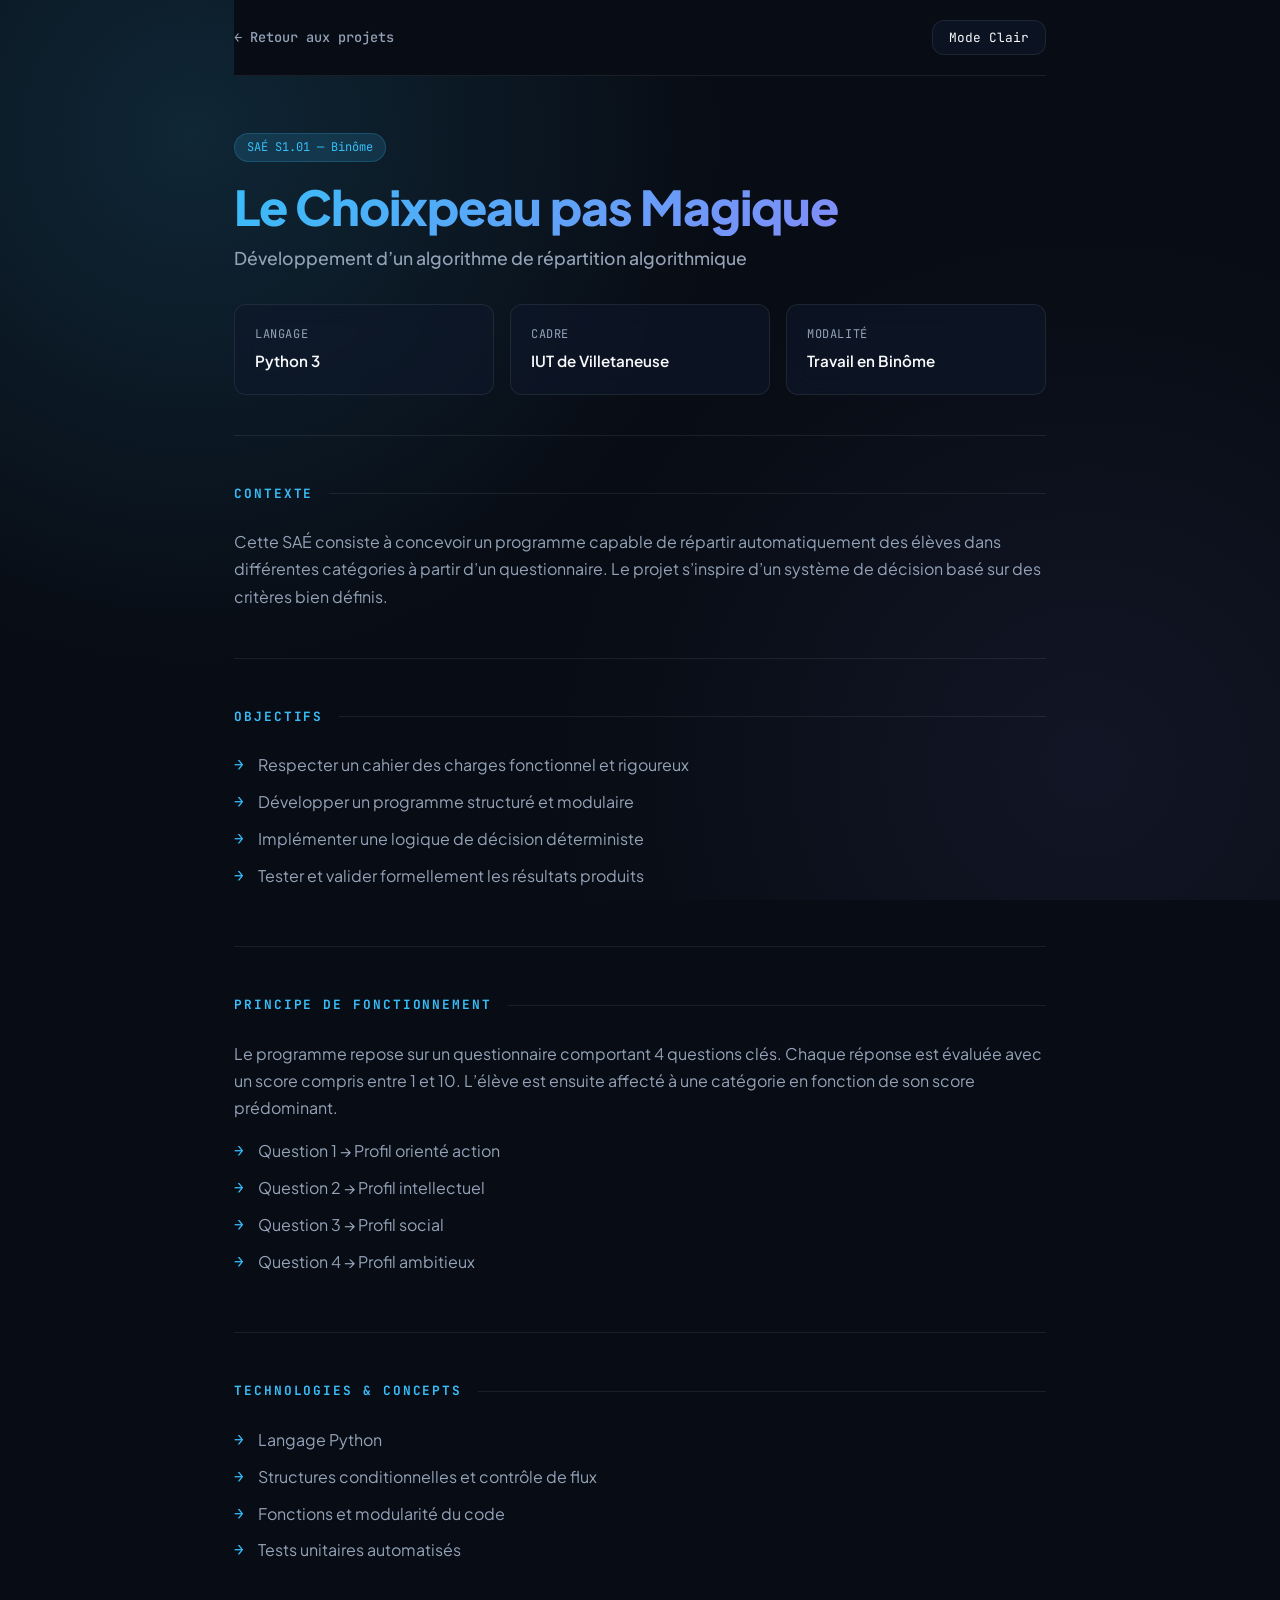
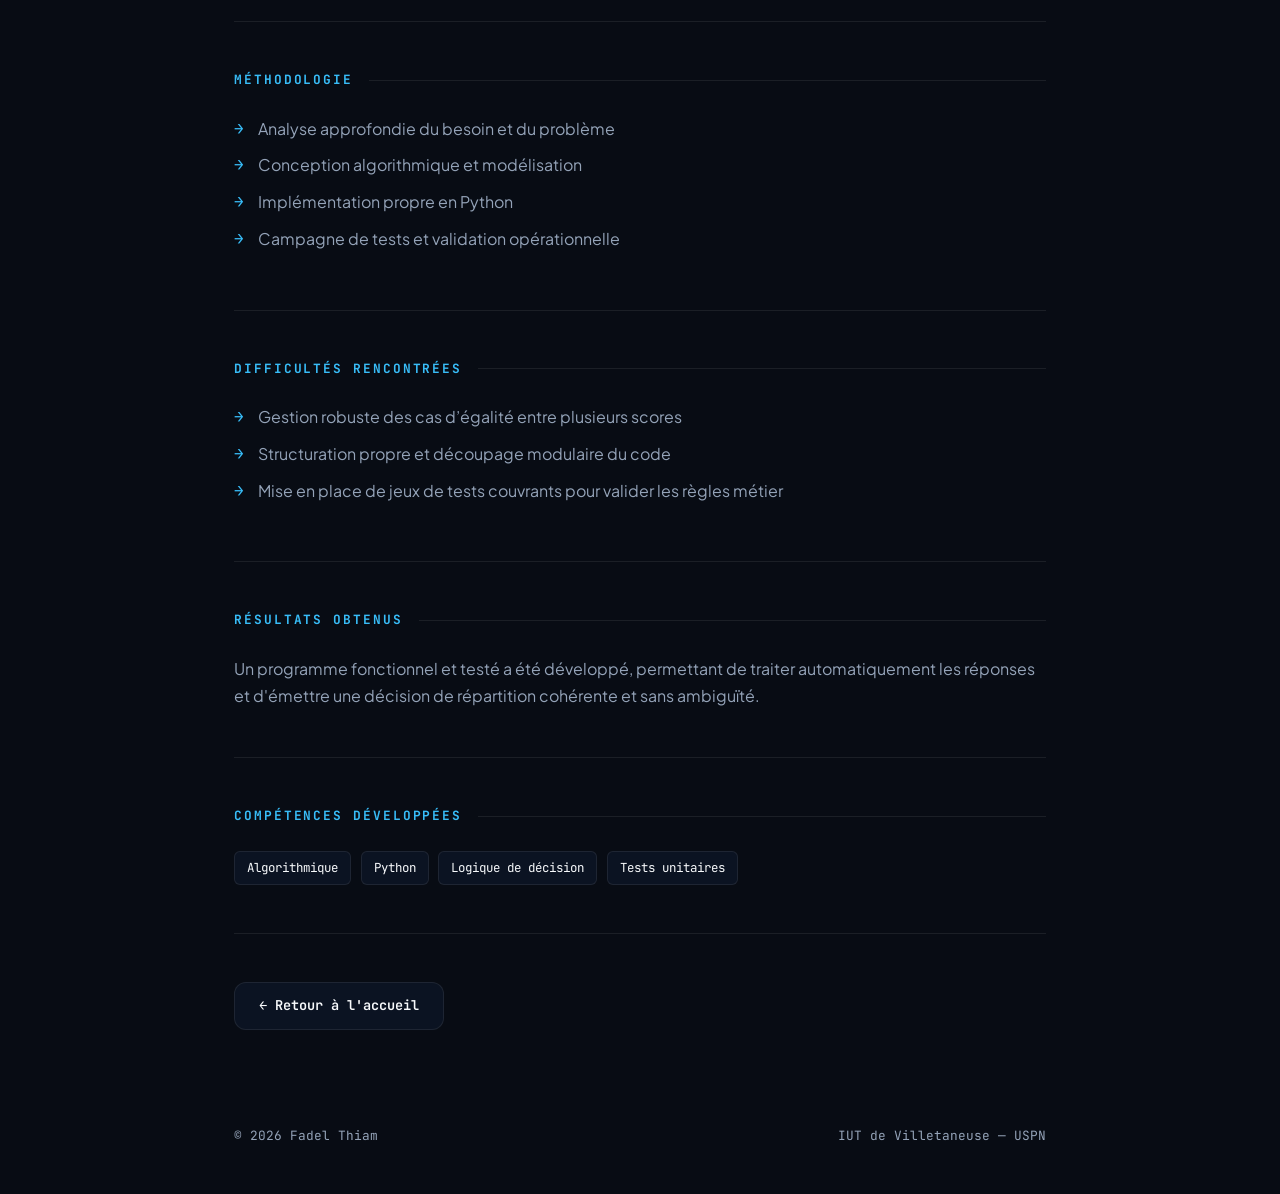
==== s101.html @ 8e0f50e4 "rendre plus dynamique" ====
<!DOCTYPE html>
<html lang="fr">
<head>
    <meta charset="UTF-8">
    <meta name="viewport" content="width=device-width, initial-scale=1.0">
    <title>SAÉ S1.01 — Le Choixpeau pas Magique de Poudlard</title>

    <style>
@import url('https://fonts.googleapis.com/css2?family=Plus+Jakarta+Sans:wght@400;500;600;700;800&family=JetBrains+Mono:wght@400;500&display=swap');

/* =====================
   VARIABLES & THEMES
   ===================== */
:root {
  --bg:           #080c14;
  --surface:      rgba(15, 23, 42, 0.65);
  --surface-hover:rgba(30, 41, 59, 0.8);
  --border:       rgba(255, 255, 255, 0.08);
  --border-hover: rgba(56, 189, 248, 0.4);
  
  --text:         #f8fafc;
  --muted:        #94a3b8;
  
  --accent:       #38bdf8;
  --accent-glow:  rgba(56, 189, 248, 0.15);
  --accent-gradient: linear-gradient(135deg, #38bdf8 0%, #818cf8 100%);
  
  --radius:       12px;
  --font-sans:    'Plus Jakarta Sans', -apple-system, sans-serif;
  --font-mono:    'JetBrains Mono', monospace;
}

body.light {
  --bg:           #f1f5f9;
  --surface:      rgba(255, 255, 255, 0.85);
  --surface-hover:rgba(255, 255, 255, 1);
  --border:       rgba(0, 0, 0, 0.08);
  --border-hover: rgba(2, 132, 199, 0.4);
  
  --text:         #0f172a;
  --muted:        #475569;
  
  --accent:       #0284c7;
  --accent-glow:  rgba(2, 132, 199, 0.08);
  --accent-gradient: linear-gradient(135deg, #0284c7 0%, #4f46e5 100%);
}

*, *::before, *::after { box-sizing: border-box; margin: 0; padding: 0; }

html { scroll-behavior: smooth; }

body {
  background: var(--bg);
  color: var(--text);
  font-family: var(--font-sans);
  line-height: 1.6;
  transition: background 0.3s ease, color 0.3s ease;
  min-height: 100vh;
  background-image: 
    radial-gradient(circle at 15% 15%, var(--accent-glow) 0%, transparent 40%),
    radial-gradient(circle at 85% 85%, rgba(129, 140, 248, 0.08) 0%, transparent 40%);
  background-attachment: fixed;
}

:focus-visible {
  outline: 2px solid var(--accent);
  outline-offset: 4px;
}

/* =====================
   LAYOUT
   ===================== */
.container {
  max-width: 860px;
  margin: 0 auto;
  padding: 0 1.5rem;
}

/* =====================
   NAVBAR
   ===================== */
nav {
  display: flex;
  justify-content: space-between;
  align-items: center;
  padding: 1.25rem 0;
  position: sticky;
  top: 0;
  background: var(--bg);
  backdrop-filter: blur(12px);
  -webkit-backdrop-filter: blur(12px);
  z-index: 100;
  border-bottom: 1px solid var(--border);
}

.back-link {
  font-family: var(--font-mono);
  font-size: 0.85rem;
  color: var(--muted);
  text-decoration: none;
  font-weight: 500;
  display: flex;
  align-items: center;
  gap: 0.5rem;
  transition: color 0.2s;
}

.back-link:hover, .back-link:focus-visible {
  color: var(--accent);
}

#mode {
  font-family: var(--font-mono);
  font-size: 0.8rem;
  padding: 8px 16px;
  border-radius: var(--radius);
  border: 1px solid var(--border);
  background: var(--surface);
  color: var(--text);
  cursor: pointer;
  backdrop-filter: blur(8px);
  transition: all 0.2s ease;
}

#mode:hover {
  border-color: var(--border-hover);
  box-shadow: 0 0 15px var(--accent-glow);
}

/* =====================
   HEADER & BENTO GRID
   ===================== */
header {
  padding: 3.5rem 0 2.5rem;
  border-bottom: 1px solid var(--border);
}

.project-badge {
  font-family: var(--font-mono);
  font-size: 0.75rem;
  color: var(--accent);
  background: var(--accent-glow);
  padding: 4px 12px;
  border-radius: 20px;
  display: inline-block;
  margin-bottom: 1rem;
  border: 1px solid rgba(56, 189, 248, 0.2);
}

header h1 {
  font-size: clamp(2rem, 5vw, 3rem);
  font-weight: 800;
  letter-spacing: -0.02em;
  line-height: 1.2;
  margin-bottom: 0.5rem;
}

.title-gradient {
  background: var(--accent-gradient);
  -webkit-background-clip: text;
  -webkit-text-fill-color: transparent;
  display: inline-block;
}

header .subtitle {
  font-size: 1.1rem;
  color: var(--muted);
  font-weight: 500;
  margin-bottom: 2rem;
}

.bento-info {
  display: grid;
  grid-template-columns: repeat(auto-fit, minmax(200px, 1fr));
  gap: 1rem;
}

.bento-item {
  background: var(--surface);
  border: 1px solid var(--border);
  backdrop-filter: blur(12px);
  padding: 1.25rem;
  border-radius: var(--radius);
}

.bento-label {
  font-family: var(--font-mono);
  font-size: 0.75rem;
  color: var(--muted);
  text-transform: uppercase;
  letter-spacing: 0.05em;
  display: block;
  margin-bottom: 0.25rem;
}

.bento-value {
  font-size: 0.95rem;
  font-weight: 600;
  color: var(--text);
}

/* =====================
   SECTIONS & CONTENT
   ===================== */
section {
  padding: 3rem 0;
  border-bottom: 1px solid var(--border);
}

section h2 {
  font-family: var(--font-mono);
  font-size: 0.8rem;
  letter-spacing: 0.15em;
  text-transform: uppercase;
  color: var(--accent);
  margin-bottom: 1.5rem;
  display: flex;
  align-items: center;
  gap: 1rem;
}

section h2::after {
  content: '';
  flex: 1;
  height: 1px;
  background: var(--border);
}

section p, section ul {
  font-size: 1rem;
  color: var(--muted);
  line-height: 1.7;
}

section ul {
  list-style: none;
  padding-left: 0;
}

section ul li {
  position: relative;
  padding-left: 1.5rem;
  margin-bottom: 0.6rem;
}

section ul li::before {
  content: '→';
  position: absolute;
  left: 0;
  color: var(--accent);
  font-family: var(--font-mono);
}

/* =====================
   TAGS & BUTTONS
   ===================== */
.tags-wrapper {
  display: flex;
  flex-wrap: wrap;
  gap: 0.6rem;
}

.tag {
  font-family: var(--font-mono);
  font-size: 0.78rem;
  padding: 6px 12px;
  border-radius: 6px;
  background: var(--surface);
  border: 1px solid var(--border);
  color: var(--text);
  transition: all 0.2s ease;
}

.tag:hover {
  border-color: var(--border-hover);
  background: var(--surface-hover);
}

.btn-container {
  padding: 3rem 0;
  display: flex;
  justify-content: flex-start;
}

.btn {
  display: inline-flex;
  align-items: center;
  gap: 0.5rem;
  font-family: var(--font-mono);
  font-size: 0.85rem;
  font-weight: 600;
  padding: 12px 24px;
  border-radius: var(--radius);
  background: var(--surface);
  color: var(--text);
  border: 1px solid var(--border);
  text-decoration: none;
  transition: all 0.25s ease;
  cursor: pointer;
}

.btn:hover {
  border-color: var(--border-hover);
  background: var(--surface-hover);
  color: var(--accent);
  box-shadow: 0 8px 20px -5px var(--accent-glow);
  transform: translateY(-2px);
}

/* =====================
   FOOTER
   ===================== */
footer {
  padding: 3rem 0;
  display: flex;
  justify-content: space-between;
  align-items: center;
  font-family: var(--font-mono);
  font-size: 0.8rem;
  color: var(--muted);
}

@media (max-width: 640px) {
  .bento-info { grid-template-columns: 1fr; }
  footer { flex-direction: column; gap: 1rem; align-items: flex-start; }
}
    </style>
</head>

<body>

<div class="container">
    <nav aria-label="Navigation principale">
        <a href="index.html" class="back-link">← Retour aux projets</a>
        <button id="mode" aria-label="Changer le thème">Mode Clair</button>
    </nav>

    <header>
        <span class="project-badge">SAÉ S1.01 — Binôme</span>
        <h1><span class="title-gradient">Le Choixpeau pas Magique</span></h1>
        <p class="subtitle">Développement d’un algorithme de répartition algorithmique</p>

        <div class="bento-info">
            <div class="bento-item">
                <span class="bento-label">Langage</span>
                <span class="bento-value">Python 3</span>
            </div>
            <div class="bento-item">
                <span class="bento-label">Cadre</span>
                <span class="bento-value">IUT de Villetaneuse</span>
            </div>
            <div class="bento-item">
                <span class="bento-label">Modalité</span>
                <span class="bento-value">Travail en Binôme</span>
            </div>
        </div>
    </header>

    <main>
        <section>
            <h2>Contexte</h2>
            <p>
                Cette SAÉ consiste à concevoir un programme capable de répartir automatiquement
                des élèves dans différentes catégories à partir d’un questionnaire.
                Le projet s’inspire d’un système de décision basé sur des critères bien définis.
            </p>
        </section>

        <section>
            <h2>Objectifs</h2>
            <ul>
                <li>Respecter un cahier des charges fonctionnel et rigoureux</li>
                <li>Développer un programme structuré et modulaire</li>
                <li>Implémenter une logique de décision déterministe</li>
                <li>Tester et valider formellement les résultats produits</li>
            </ul>
        </section>

        <section>
            <h2>Principe de fonctionnement</h2>
            <p style="margin-bottom: 1rem;">
                Le programme repose sur un questionnaire comportant 4 questions clés. Chaque réponse est évaluée avec un score compris entre 1 et 10. L’élève est ensuite affecté à une catégorie en fonction de son score prédominant.
            </p>
            <ul>
                <li>Question 1 → Profil orienté action</li>
                <li>Question 2 → Profil intellectuel</li>
                <li>Question 3 → Profil social</li>
                <li>Question 4 → Profil ambitieux</li>
            </ul>
        </section>

        <section>
            <h2>Technologies & Concepts</h2>
            <ul>
                <li>Langage Python</li>
                <li>Structures conditionnelles et contrôle de flux</li>
                <li>Fonctions et modularité du code</li>
                <li>Tests unitaires automatisés</li>
            </ul>
        </section>

        <section>
            <h2>Méthodologie</h2>
            <ul>
                <li>Analyse approfondie du besoin et du problème</li>
                <li>Conception algorithmique et modélisation</li>
                <li>Implémentation propre en Python</li>
                <li>Campagne de tests et validation opérationnelle</li>
            </ul>
        </section>

        <section>
            <h2>Difficultés rencontrées</h2>
            <ul>
                <li>Gestion robuste des cas d’égalité entre plusieurs scores</li>
                <li>Structuration propre et découpage modulaire du code</li>
                <li>Mise en place de jeux de tests couvrants pour valider les règles métier</li>
            </ul>
        </section>

        <section>
            <h2>Résultats obtenus</h2>
            <p>
                Un programme fonctionnel et testé a été développé, permettant de traiter automatiquement les réponses et d'émettre une décision de répartition cohérente et sans ambiguïté.
            </p>
        </section>

        <section>
            <h2>Compétences développées</h2>
            <div class="tags-wrapper">
                <span class="tag">Algorithmique</span>
                <span class="tag">Python</span>
                <span class="tag">Logique de décision</span>
                <span class="tag">Tests unitaires</span>
            </div>
        </section>

        <div class="btn-container">
            <a href="index.html" class="btn">← Retour à l'accueil</a>
        </div>
    </main>

    <footer>
        <p>© 2026 Fadel Thiam</p>
        <p>IUT de Villetaneuse — USPN</p>
    </footer>
</div>

<script>
  const modeButton = document.getElementById('mode');

  const savedTheme = localStorage.getItem('theme');
  if (savedTheme === 'light') {
    document.body.classList.add('light');
    modeButton.textContent = 'Mode Sombre';
  }

  modeButton.addEventListener('click', () => {
    const isLight = document.body.classList.toggle('light');
    modeButton.textContent = isLight ? 'Mode Sombre' : 'Mode Clair';
    localStorage.setItem('theme', isLight ? 'light' : 'dark');
  });
</script>

</body>
</html>
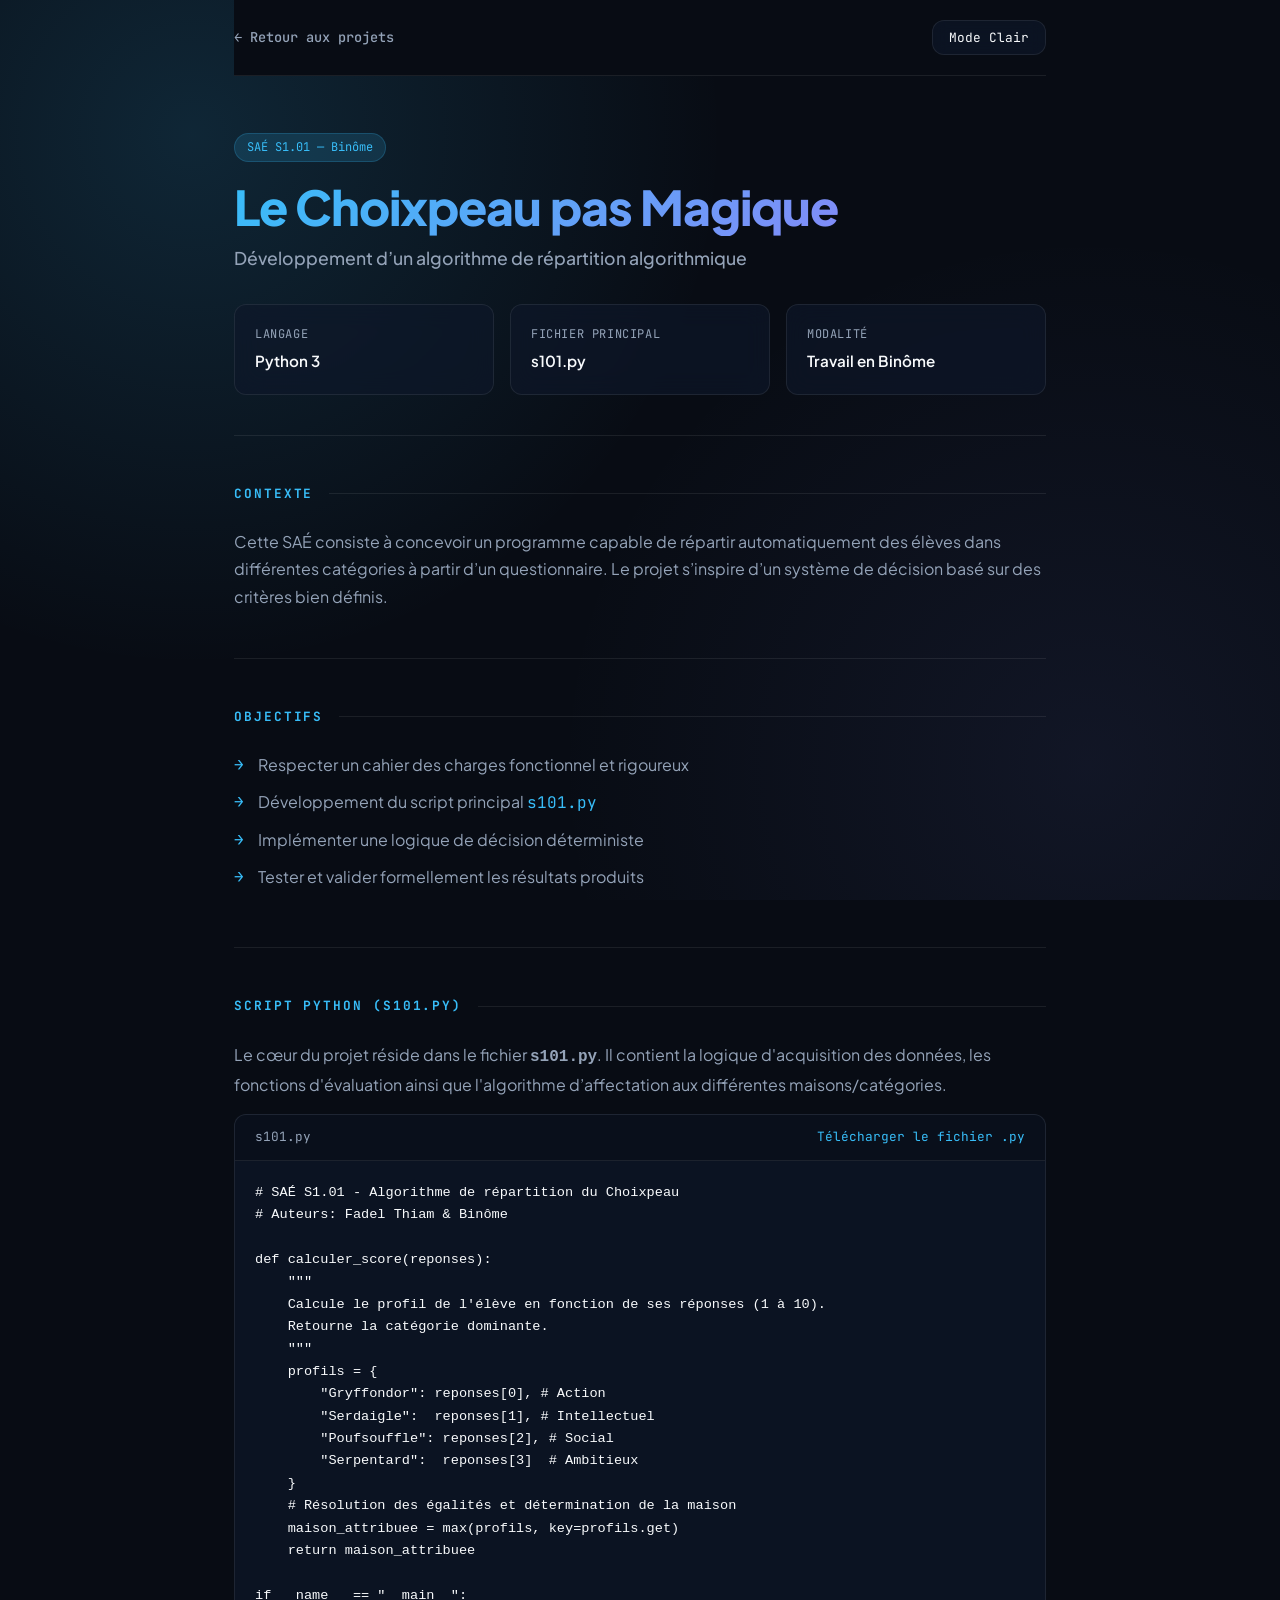
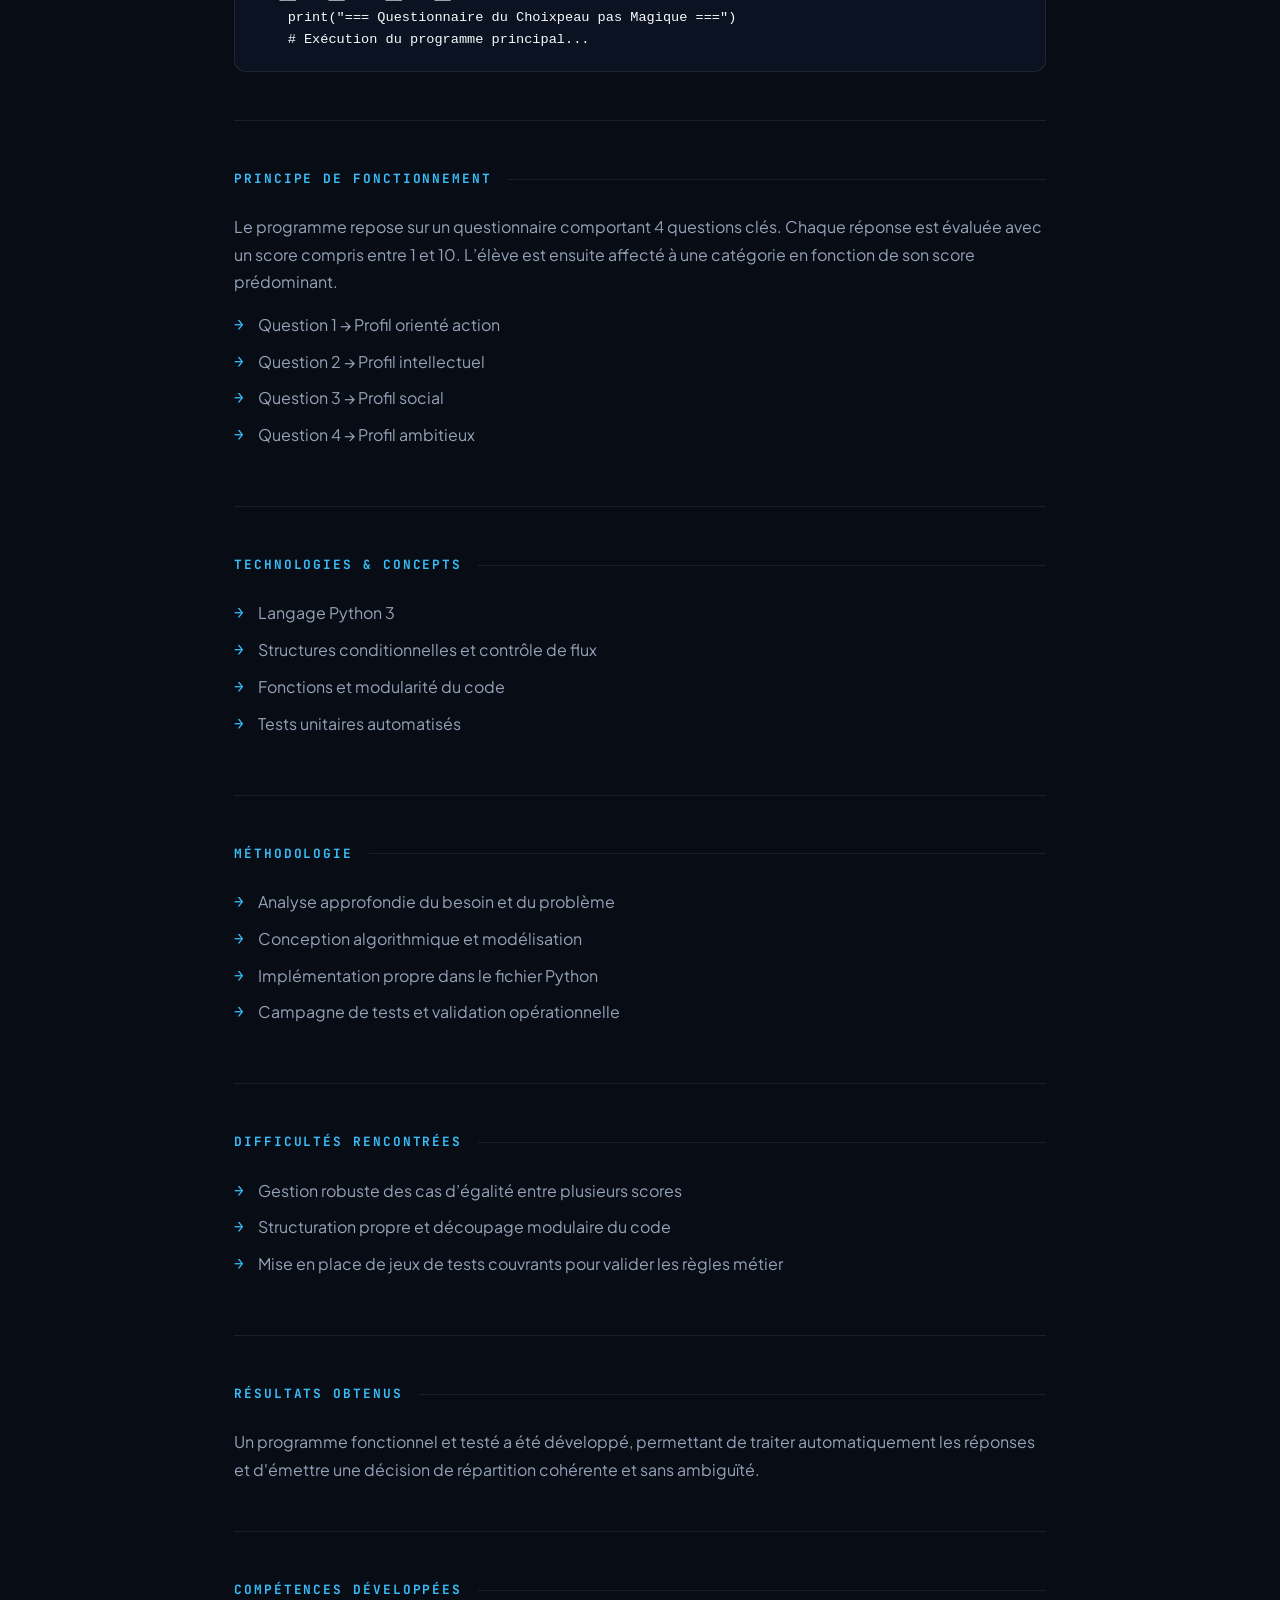
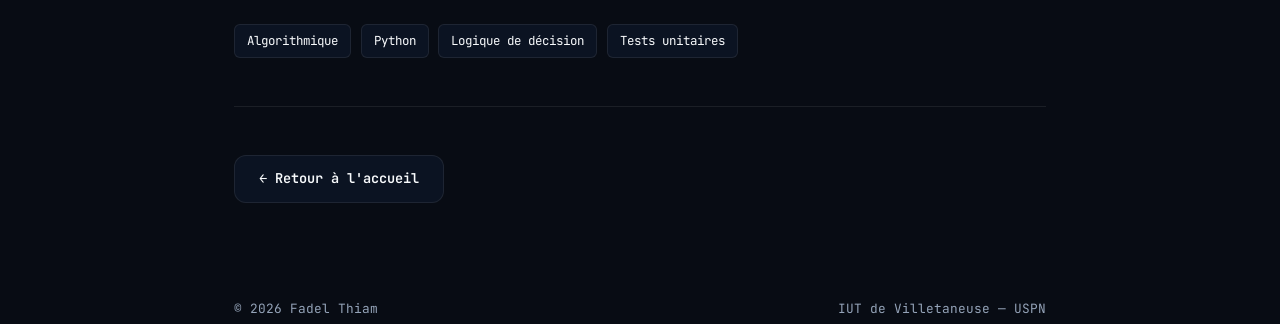
==== commit 2dc994c4: "rendre plus dynamique" ====
--- a/s101.html
+++ b/s101.html
@@ -252,6 +252,54 @@
 }
 
 /* =====================
+   CODE BLOCK & ACTION
+   ===================== */
+.code-container {
+  background: var(--surface);
+  border: 1px solid var(--border);
+  border-radius: var(--radius);
+  overflow: hidden;
+  margin-top: 1rem;
+}
+
+.code-header {
+  background: rgba(0, 0, 0, 0.2);
+  padding: 0.75rem 1.25rem;
+  display: flex;
+  justify-content: space-between;
+  align-items: center;
+  border-bottom: 1px solid var(--border);
+  font-family: var(--font-mono);
+  font-size: 0.8rem;
+  color: var(--muted);
+}
+
+pre {
+  padding: 1.25rem;
+  overflow-x: auto;
+  font-family: var(--font-mono);
+  font-size: 0.85rem;
+  color: var(--text);
+  line-height: 1.5;
+}
+
+.download-link {
+  font-family: var(--font-mono);
+  font-size: 0.8rem;
+  color: var(--accent);
+  text-decoration: none;
+  display: inline-flex;
+  align-items: center;
+  gap: 0.4rem;
+  transition: opacity 0.2s;
+}
+
+.download-link:hover {
+  text-decoration: underline;
+  opacity: 0.85;
+}
+
+/* =====================
    TAGS & BUTTONS
    ===================== */
 .tags-wrapper {
@@ -346,8 +394,8 @@
                 <span class="bento-value">Python 3</span>
             </div>
             <div class="bento-item">
-                <span class="bento-label">Cadre</span>
-                <span class="bento-value">IUT de Villetaneuse</span>
+                <span class="bento-label">Fichier principal</span>
+                <span class="bento-value">s101.py</span>
             </div>
             <div class="bento-item">
                 <span class="bento-label">Modalité</span>
@@ -370,10 +418,44 @@
             <h2>Objectifs</h2>
             <ul>
                 <li>Respecter un cahier des charges fonctionnel et rigoureux</li>
-                <li>Développer un programme structuré et modulaire</li>
+                <li>Développement du script principal <code style="font-family: var(--font-mono); color: var(--accent);">s101.py</code></li>
                 <li>Implémenter une logique de décision déterministe</li>
                 <li>Tester et valider formellement les résultats produits</li>
             </ul>
+        </section>
+
+        <section>
+            <h2>Script Python (s101.py)</h2>
+            <p style="margin-bottom: 1rem;">
+                Le cœur du projet réside dans le fichier <strong><code>s101.py</code></strong>. Il contient la logique d'acquisition des données, les fonctions d'évaluation ainsi que l'algorithme d’affectation aux différentes maisons/catégories.
+            </p>
+            <div class="code-container">
+                <div class="code-header">
+                    <span>s101.py</span>
+                    <a href="s101.py" download class="download-link"> Télécharger le fichier .py</a>
+                </div>
+                <pre><code># SAÉ S1.01 - Algorithme de répartition du Choixpeau
+# Auteurs: Fadel Thiam & Binôme
+
+def calculer_score(reponses):
+    """
+    Calcule le profil de l'élève en fonction de ses réponses (1 à 10).
+    Retourne la catégorie dominante.
+    """
+    profils = {
+        "Gryffondor": reponses[0], # Action
+        "Serdaigle":  reponses[1], # Intellectuel
+        "Poufsouffle": reponses[2], # Social
+        "Serpentard":  reponses[3]  # Ambitieux
+    }
+    # Résolution des égalités et détermination de la maison
+    maison_attribuee = max(profils, key=profils.get)
+    return maison_attribuee
+
+if __name__ == "__main__":
+    print("=== Questionnaire du Choixpeau pas Magique ===")
+    # Exécution du programme principal...</code></pre>
+            </div>
         </section>
 
         <section>
@@ -392,7 +474,7 @@
         <section>
             <h2>Technologies & Concepts</h2>
             <ul>
-                <li>Langage Python</li>
+                <li>Langage Python 3</li>
                 <li>Structures conditionnelles et contrôle de flux</li>
                 <li>Fonctions et modularité du code</li>
                 <li>Tests unitaires automatisés</li>
@@ -404,7 +486,7 @@
             <ul>
                 <li>Analyse approfondie du besoin et du problème</li>
                 <li>Conception algorithmique et modélisation</li>
-                <li>Implémentation propre en Python</li>
+                <li>Implémentation propre dans le fichier Python</li>
                 <li>Campagne de tests et validation opérationnelle</li>
             </ul>
         </section>
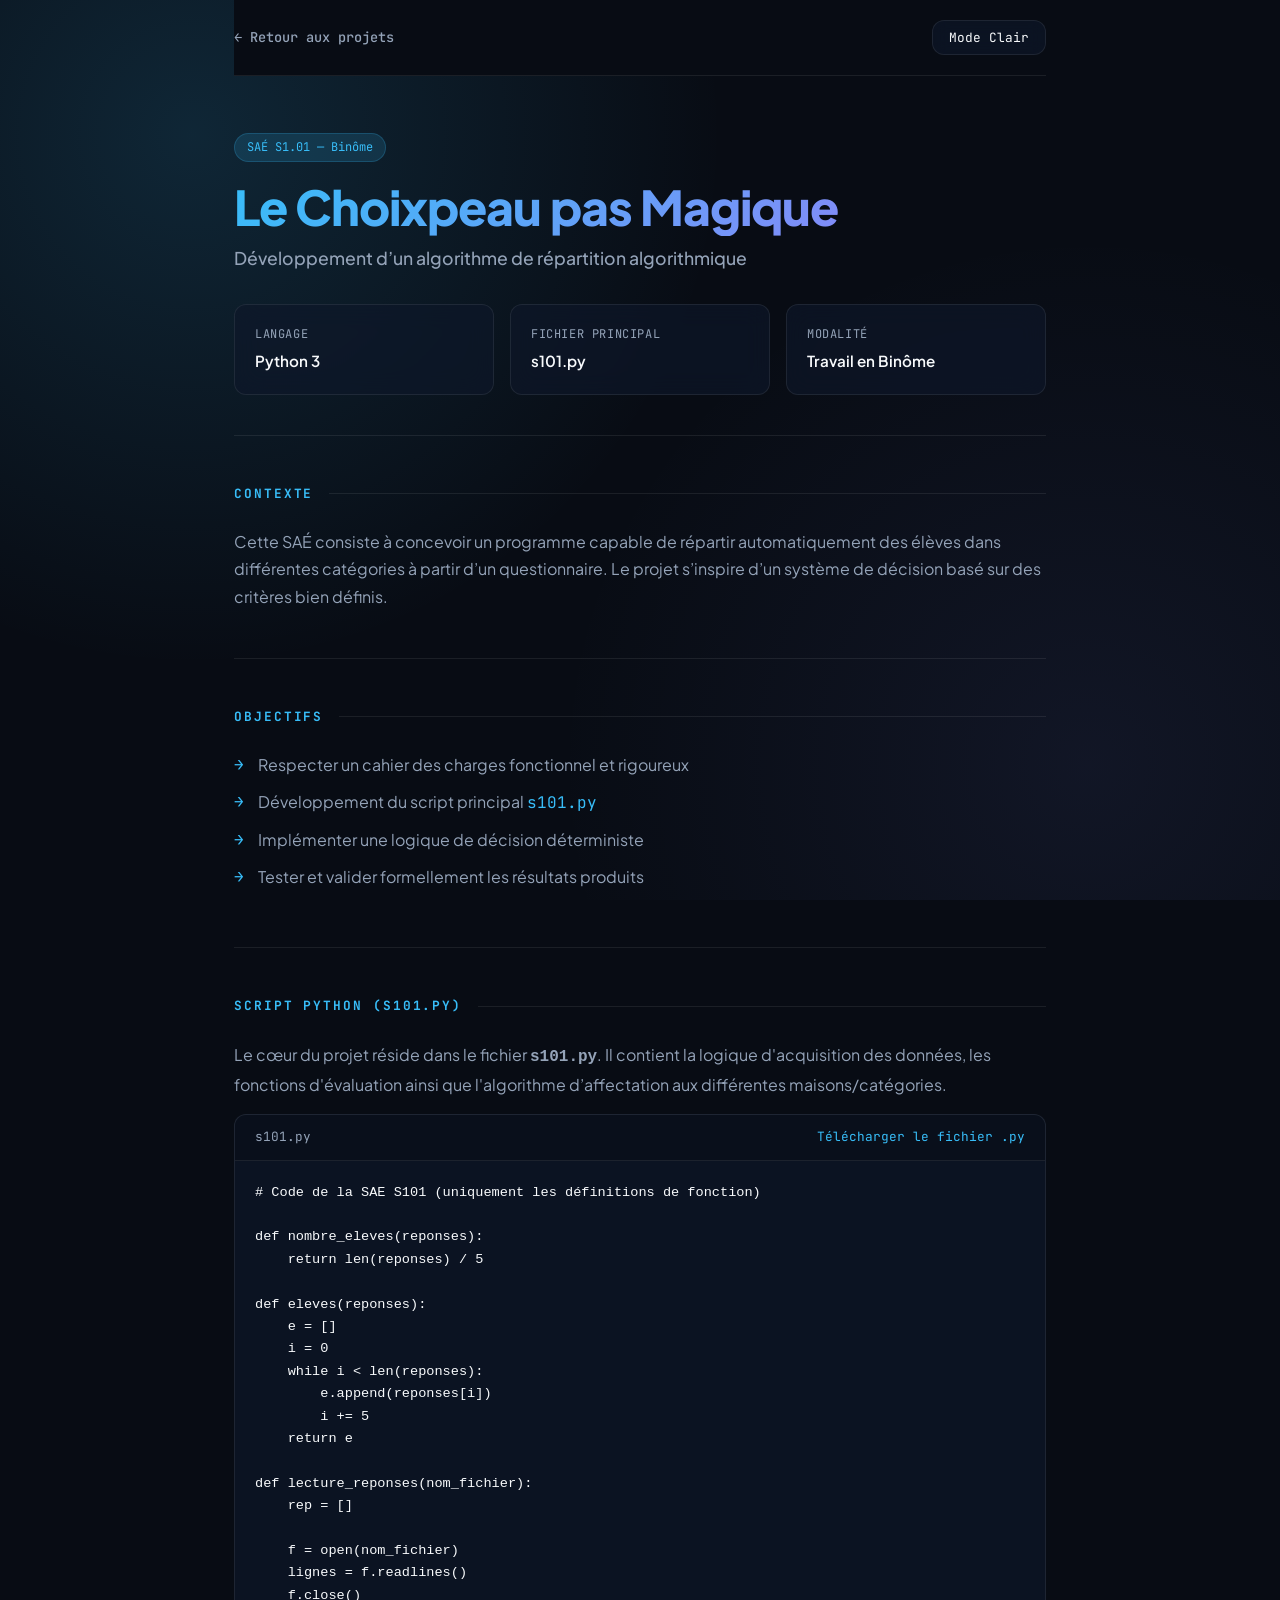
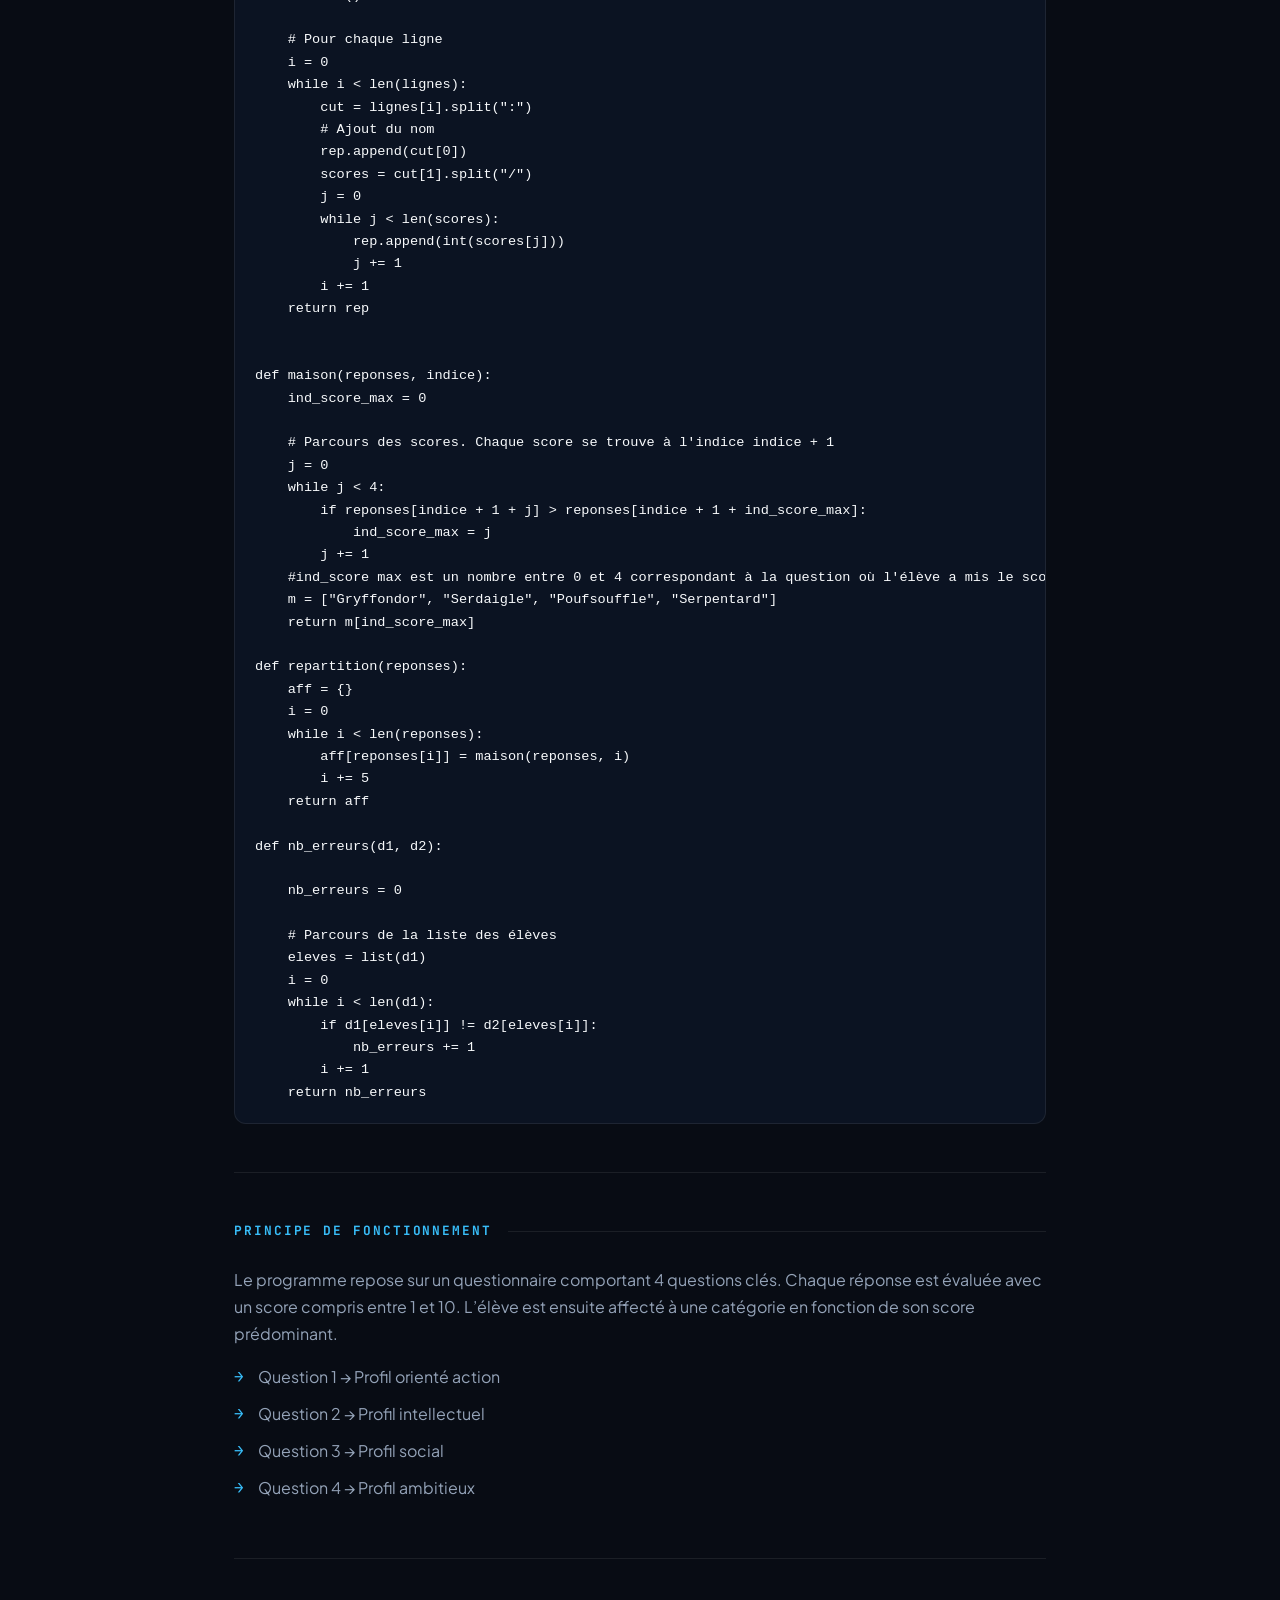
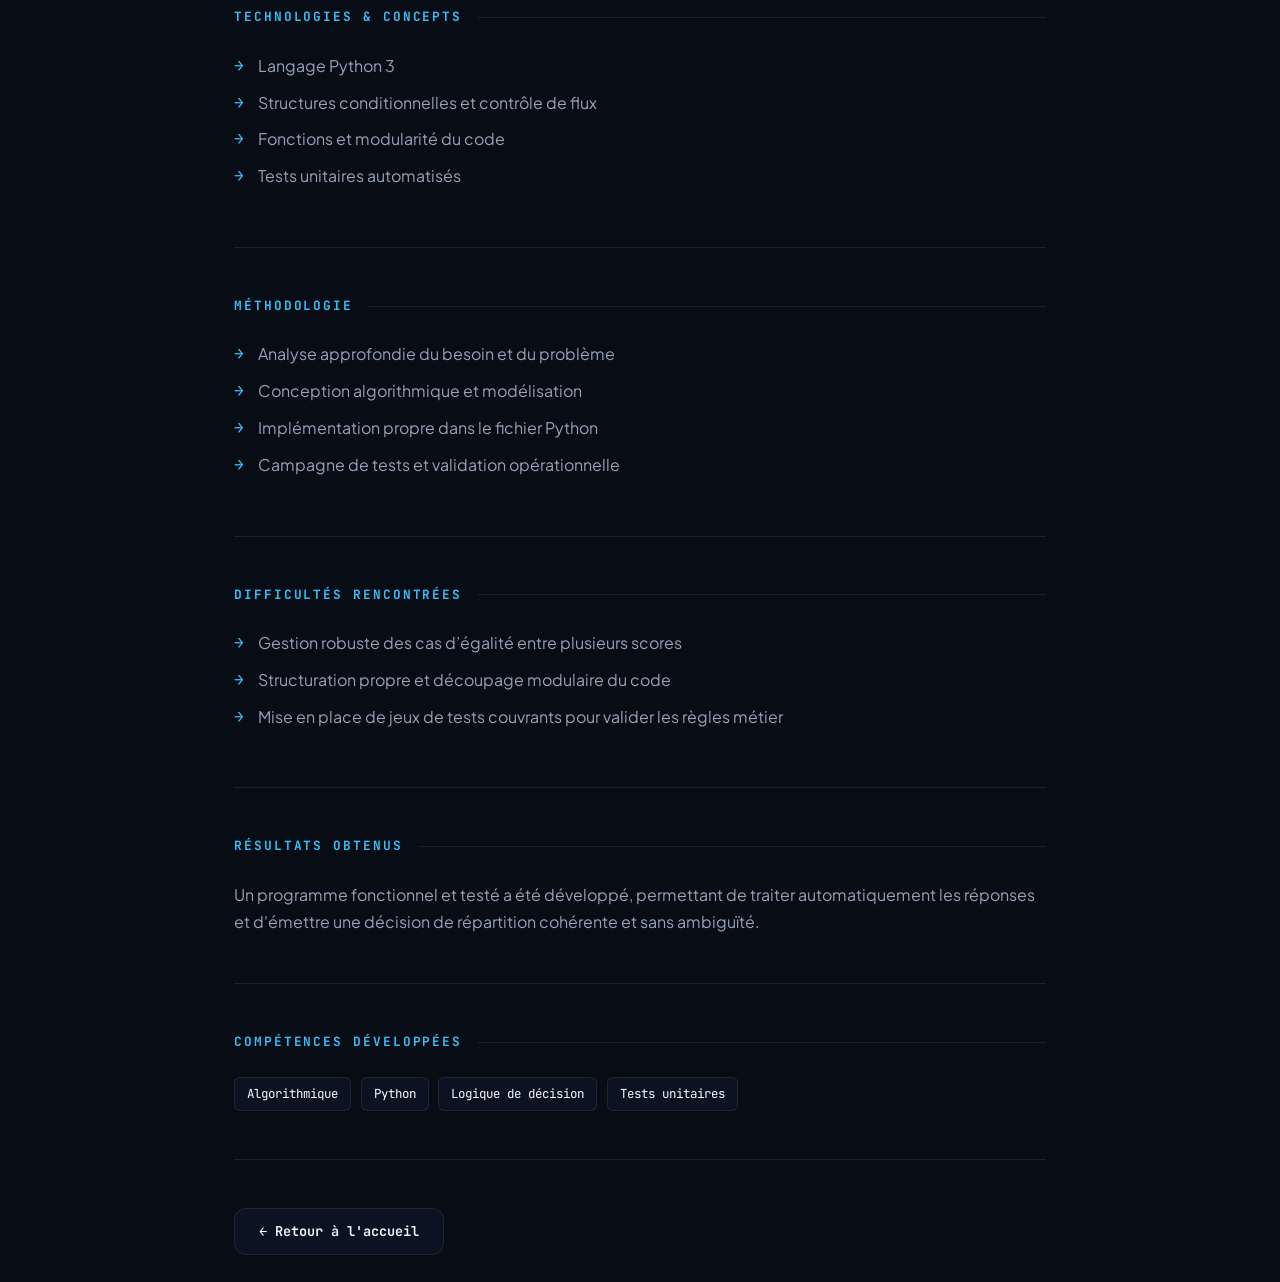
==== commit a7c60a4c: "rendre plus dynamique" ====
--- a/s101.html
+++ b/s101.html
@@ -434,27 +434,74 @@
                     <span>s101.py</span>
                     <a href="s101.py" download class="download-link"> Télécharger le fichier .py</a>
                 </div>
-                <pre><code># SAÉ S1.01 - Algorithme de répartition du Choixpeau
-# Auteurs: Fadel Thiam & Binôme
-
-def calculer_score(reponses):
-    """
-    Calcule le profil de l'élève en fonction de ses réponses (1 à 10).
-    Retourne la catégorie dominante.
-    """
-    profils = {
-        "Gryffondor": reponses[0], # Action
-        "Serdaigle":  reponses[1], # Intellectuel
-        "Poufsouffle": reponses[2], # Social
-        "Serpentard":  reponses[3]  # Ambitieux
-    }
-    # Résolution des égalités et détermination de la maison
-    maison_attribuee = max(profils, key=profils.get)
-    return maison_attribuee
-
-if __name__ == "__main__":
-    print("=== Questionnaire du Choixpeau pas Magique ===")
-    # Exécution du programme principal...</code></pre>
+                <pre><code># Code de la SAE S101 (uniquement les définitions de fonction)
+
+def nombre_eleves(reponses):
+    return len(reponses) / 5
+
+def eleves(reponses):
+    e = []
+    i = 0
+    while i < len(reponses):
+        e.append(reponses[i])
+        i += 5
+    return e
+
+def lecture_reponses(nom_fichier):
+    rep = []
+
+    f = open(nom_fichier)
+    lignes = f.readlines()
+    f.close()
+
+    # Pour chaque ligne
+    i = 0
+    while i < len(lignes):
+        cut = lignes[i].split(":")
+        # Ajout du nom
+        rep.append(cut[0])
+        scores = cut[1].split("/")
+        j = 0
+        while j < len(scores):
+            rep.append(int(scores[j]))
+            j += 1
+        i += 1
+    return rep
+
+
+def maison(reponses, indice):
+    ind_score_max = 0
+    
+    # Parcours des scores. Chaque score se trouve à l'indice indice + 1
+    j = 0
+    while j < 4:
+        if reponses[indice + 1 + j] > reponses[indice + 1 + ind_score_max]:
+            ind_score_max = j
+        j += 1
+    #ind_score max est un nombre entre 0 et 4 correspondant à la question où l'élève a mis le score maximum
+    m = ["Gryffondor", "Serdaigle", "Poufsouffle", "Serpentard"]
+    return m[ind_score_max]
+
+def repartition(reponses):
+    aff = {}
+    i = 0
+    while i < len(reponses):
+        aff[reponses[i]] = maison(reponses, i)
+        i += 5
+    return aff
+
+def nb_erreurs(d1, d2):
+
+    nb_erreurs = 0
+    
+    # Parcours de la liste des élèves
+    eleves = list(d1)
+    i = 0
+    while i < len(d1):
+        if d1[eleves[i]] != d2[eleves[i]]:
+            nb_erreurs += 1
+        i += 1
+    return nb_erreurs</code></pre>
             </div>
         </section>
 
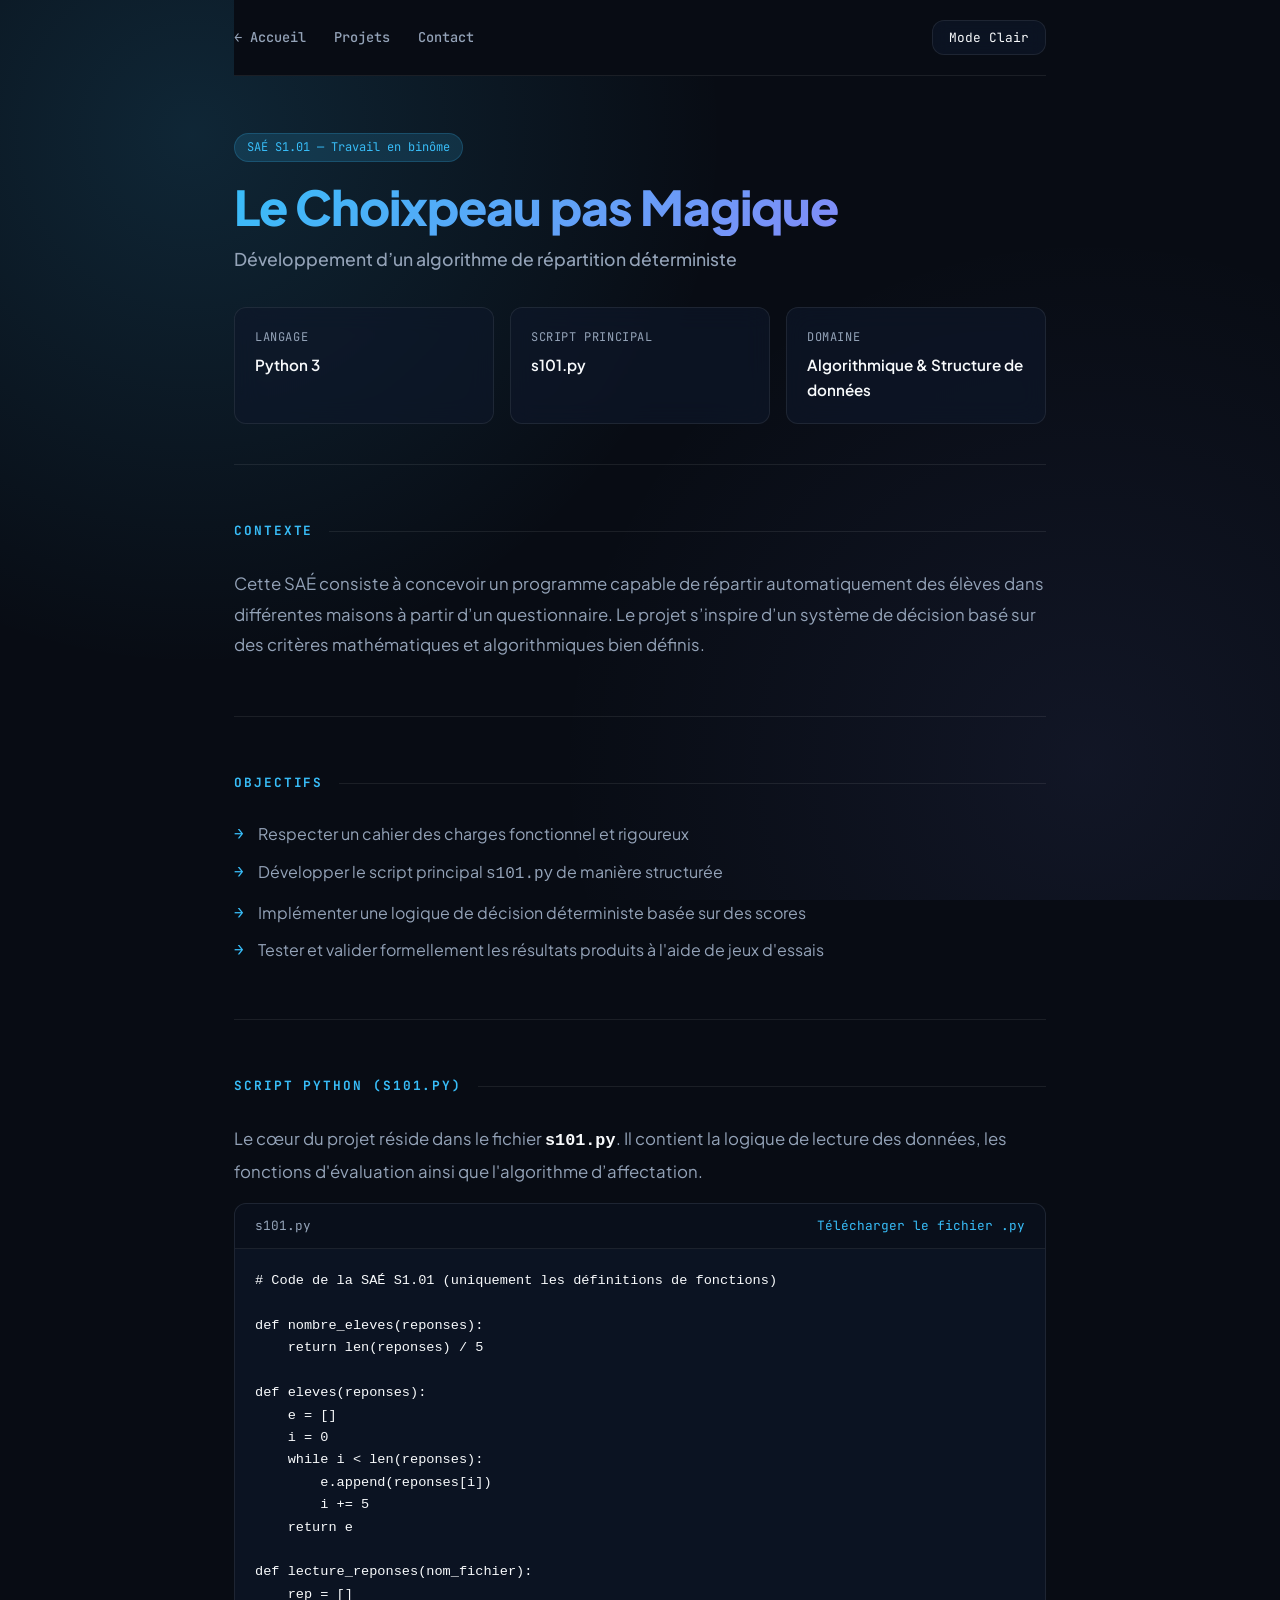
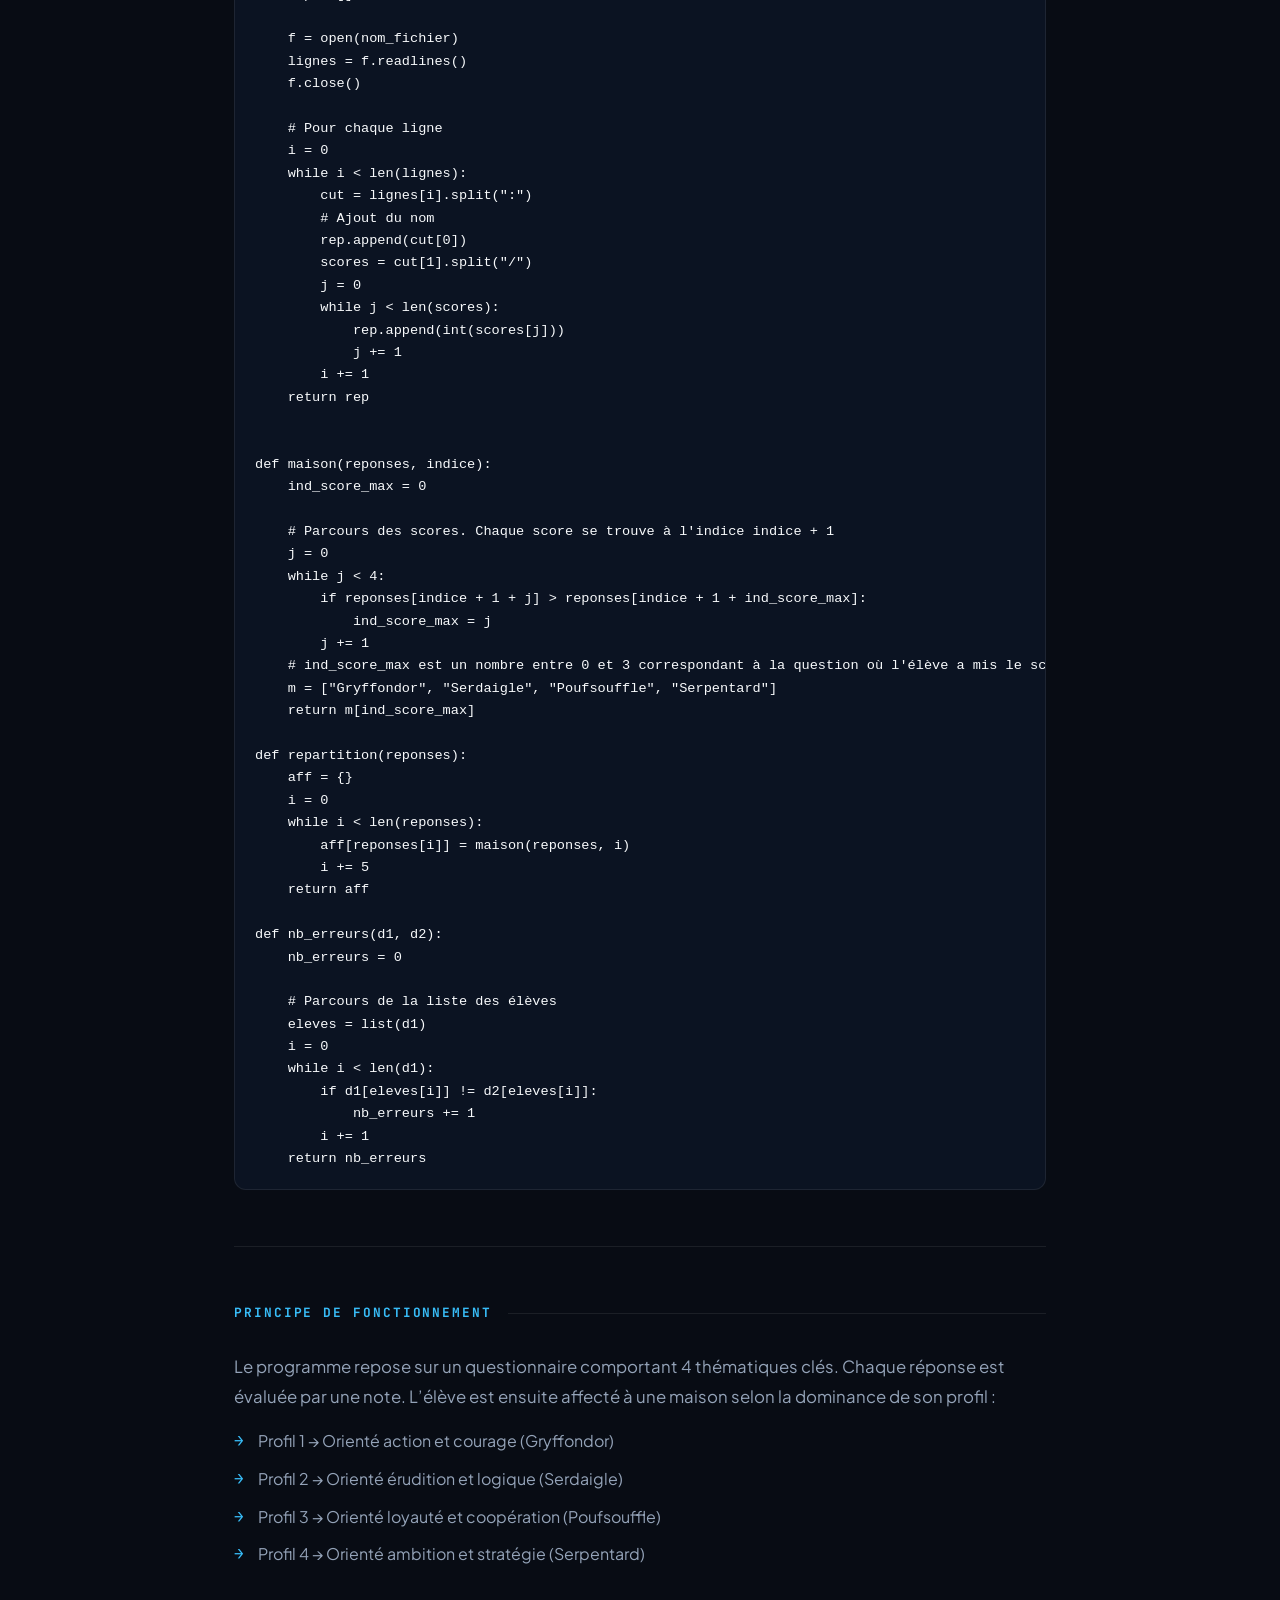
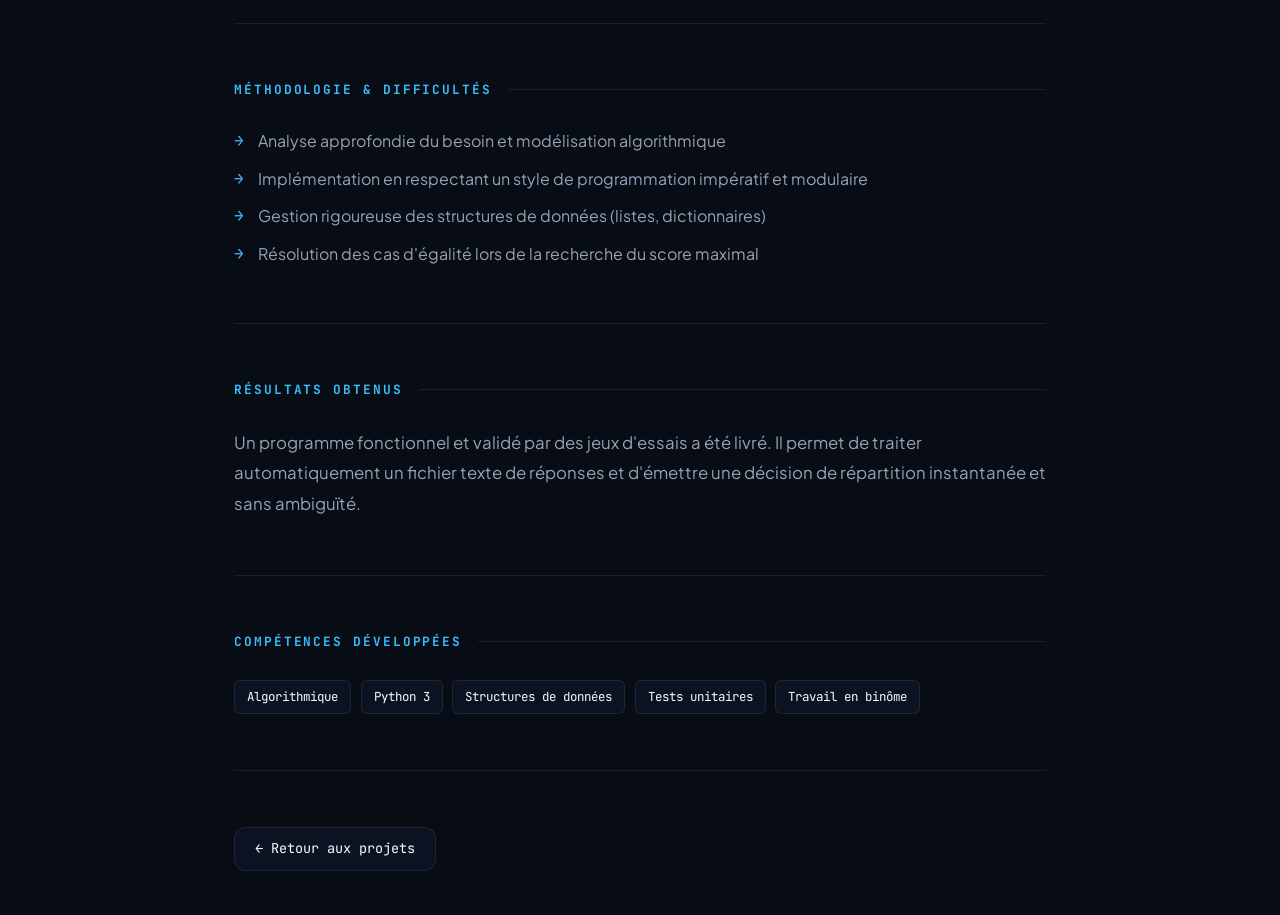
==== commit a88eaee8: "rendre plus dynamique" ====
--- a/s101.html
+++ b/s101.html
@@ -93,20 +93,22 @@
   border-bottom: 1px solid var(--border);
 }
 
-.back-link {
+.nav-links {
+  display: flex;
+  gap: 1.75rem;
+}
+
+nav a {
   font-family: var(--font-mono);
   font-size: 0.85rem;
   color: var(--muted);
   text-decoration: none;
   font-weight: 500;
-  display: flex;
-  align-items: center;
-  gap: 0.5rem;
   transition: color 0.2s;
 }
 
-.back-link:hover, .back-link:focus-visible {
-  color: var(--accent);
+nav a:hover, nav a:focus-visible {
+  color: var(--text);
 }
 
 #mode {
@@ -203,7 +205,7 @@
    SECTIONS & CONTENT
    ===================== */
 section {
-  padding: 3rem 0;
+  padding: 3.5rem 0;
   border-bottom: 1px solid var(--border);
 }
 
@@ -213,7 +215,7 @@
   letter-spacing: 0.15em;
   text-transform: uppercase;
   color: var(--accent);
-  margin-bottom: 1.5rem;
+  margin-bottom: 1.75rem;
   display: flex;
   align-items: center;
   gap: 1rem;
@@ -226,24 +228,31 @@
   background: var(--border);
 }
 
-section p, section ul {
+p {
+  font-size: 1.05rem;
+  color: var(--muted);
+  line-height: 1.8;
+}
+
+p strong {
+  color: var(--text);
+}
+
+ul {
+  list-style: none;
+  display: flex;
+  flex-direction: column;
+  gap: 0.75rem;
+}
+
+ul li {
   font-size: 1rem;
   color: var(--muted);
-  line-height: 1.7;
-}
-
-section ul {
-  list-style: none;
-  padding-left: 0;
-}
-
-section ul li {
   position: relative;
   padding-left: 1.5rem;
-  margin-bottom: 0.6rem;
-}
-
-section ul li::before {
+}
+
+ul li::before {
   content: '→';
   position: absolute;
   left: 0;
@@ -252,7 +261,7 @@
 }
 
 /* =====================
-   CODE BLOCK & ACTION
+   CODE BLOCK
    ===================== */
 .code-container {
   background: var(--surface);
@@ -316,43 +325,27 @@
   background: var(--surface);
   border: 1px solid var(--border);
   color: var(--text);
-  transition: all 0.2s ease;
-}
-
-.tag:hover {
-  border-color: var(--border-hover);
-  background: var(--surface-hover);
-}
-
-.btn-container {
-  padding: 3rem 0;
-  display: flex;
-  justify-content: flex-start;
-}
-
-.btn {
+}
+
+.btn-back {
   display: inline-flex;
   align-items: center;
   gap: 0.5rem;
   font-family: var(--font-mono);
   font-size: 0.85rem;
-  font-weight: 600;
-  padding: 12px 24px;
+  padding: 10px 20px;
   border-radius: var(--radius);
   background: var(--surface);
   color: var(--text);
   border: 1px solid var(--border);
   text-decoration: none;
-  transition: all 0.25s ease;
-  cursor: pointer;
-}
-
-.btn:hover {
+  transition: all 0.2s ease;
+}
+
+.btn-back:hover {
   border-color: var(--border-hover);
   background: var(--surface-hover);
-  color: var(--accent);
-  box-shadow: 0 8px 20px -5px var(--accent-glow);
-  transform: translateY(-2px);
+  box-shadow: 0 4px 15px var(--accent-glow);
 }
 
 /* =====================
@@ -379,14 +372,18 @@
 
 <div class="container">
     <nav aria-label="Navigation principale">
-        <a href="index.html" class="back-link">← Retour aux projets</a>
+        <div class="nav-links">
+            <a href="index.html">← Accueil</a>
+            <a href="index.html#projects">Projets</a>
+            <a href="index.html#contact">Contact</a>
+        </div>
         <button id="mode" aria-label="Changer le thème">Mode Clair</button>
     </nav>
 
     <header>
-        <span class="project-badge">SAÉ S1.01 — Binôme</span>
+        <span class="project-badge">SAÉ S1.01 — Travail en binôme</span>
         <h1><span class="title-gradient">Le Choixpeau pas Magique</span></h1>
-        <p class="subtitle">Développement d’un algorithme de répartition algorithmique</p>
+        <p class="subtitle">Développement d’un algorithme de répartition déterministe</p>
 
         <div class="bento-info">
             <div class="bento-item">
@@ -394,47 +391,45 @@
                 <span class="bento-value">Python 3</span>
             </div>
             <div class="bento-item">
-                <span class="bento-label">Fichier principal</span>
+                <span class="bento-label">Script principal</span>
                 <span class="bento-value">s101.py</span>
             </div>
             <div class="bento-item">
-                <span class="bento-label">Modalité</span>
-                <span class="bento-value">Travail en Binôme</span>
+                <span class="bento-label">Domaine</span>
+                <span class="bento-value">Algorithmique & Structure de données</span>
             </div>
         </div>
     </header>
 
     <main>
-        <section>
+        <section id="contexte">
             <h2>Contexte</h2>
             <p>
-                Cette SAÉ consiste à concevoir un programme capable de répartir automatiquement
-                des élèves dans différentes catégories à partir d’un questionnaire.
-                Le projet s’inspire d’un système de décision basé sur des critères bien définis.
+                Cette SAÉ consiste à concevoir un programme capable de répartir automatiquement des élèves dans différentes maisons à partir d’un questionnaire. Le projet s’inspire d’un système de décision basé sur des critères mathématiques et algorithmiques bien définis.
             </p>
         </section>
 
-        <section>
+        <section id="objectifs">
             <h2>Objectifs</h2>
             <ul>
                 <li>Respecter un cahier des charges fonctionnel et rigoureux</li>
-                <li>Développement du script principal <code style="font-family: var(--font-mono); color: var(--accent);">s101.py</code></li>
-                <li>Implémenter une logique de décision déterministe</li>
-                <li>Tester et valider formellement les résultats produits</li>
+                <li>Développer le script principal <code>s101.py</code> de manière structurée</li>
+                <li>Implémenter une logique de décision déterministe basée sur des scores</li>
+                <li>Tester et valider formellement les résultats produits à l'aide de jeux d'essais</li>
             </ul>
         </section>
 
-        <section>
+        <section id="code">
             <h2>Script Python (s101.py)</h2>
             <p style="margin-bottom: 1rem;">
-                Le cœur du projet réside dans le fichier <strong><code>s101.py</code></strong>. Il contient la logique d'acquisition des données, les fonctions d'évaluation ainsi que l'algorithme d’affectation aux différentes maisons/catégories.
+                Le cœur du projet réside dans le fichier <strong><code>s101.py</code></strong>. Il contient la logique de lecture des données, les fonctions d'évaluation ainsi que l'algorithme d’affectation.
             </p>
             <div class="code-container">
                 <div class="code-header">
                     <span>s101.py</span>
-                    <a href="s101.py" download class="download-link"> Télécharger le fichier .py</a>
+                    <a href="s101.py" download class="download-link">Télécharger le fichier .py</a>
                 </div>
-                <pre><code># Code de la SAE S101 (uniquement les définitions de fonction)
+                <pre><code># Code de la SAÉ S1.01 (uniquement les définitions de fonctions)
 
 def nombre_eleves(reponses):
     return len(reponses) / 5
@@ -478,7 +473,7 @@
         if reponses[indice + 1 + j] > reponses[indice + 1 + ind_score_max]:
             ind_score_max = j
         j += 1
-    #ind_score max est un nombre entre 0 et 4 correspondant à la question où l'élève a mis le score maximum
+    # ind_score_max est un nombre entre 0 et 3 correspondant à la question où l'élève a mis le score maximum
     m = ["Gryffondor", "Serdaigle", "Poufsouffle", "Serpentard"]
     return m[ind_score_max]
 
@@ -491,7 +486,6 @@
     return aff
 
 def nb_erreurs(d1, d2):
-
     nb_erreurs = 0
     
     # Parcours de la liste des élèves
@@ -505,68 +499,50 @@
             </div>
         </section>
 
-        <section>
+        <section id="fonctionnement">
             <h2>Principe de fonctionnement</h2>
             <p style="margin-bottom: 1rem;">
-                Le programme repose sur un questionnaire comportant 4 questions clés. Chaque réponse est évaluée avec un score compris entre 1 et 10. L’élève est ensuite affecté à une catégorie en fonction de son score prédominant.
+                Le programme repose sur un questionnaire comportant 4 thématiques clés. Chaque réponse est évaluée par une note. L’élève est ensuite affecté à une maison selon la dominance de son profil :
             </p>
             <ul>
-                <li>Question 1 → Profil orienté action</li>
-                <li>Question 2 → Profil intellectuel</li>
-                <li>Question 3 → Profil social</li>
-                <li>Question 4 → Profil ambitieux</li>
+                <li>Profil 1 → Orienté action et courage (Gryffondor)</li>
+                <li>Profil 2 → Orienté érudition et logique (Serdaigle)</li>
+                <li>Profil 3 → Orienté loyauté et coopération (Poufsouffle)</li>
+                <li>Profil 4 → Orienté ambition et stratégie (Serpentard)</li>
             </ul>
         </section>
 
-        <section>
-            <h2>Technologies & Concepts</h2>
+        <section id="methodologie">
+            <h2>Méthodologie & Difficultés</h2>
             <ul>
-                <li>Langage Python 3</li>
-                <li>Structures conditionnelles et contrôle de flux</li>
-                <li>Fonctions et modularité du code</li>
-                <li>Tests unitaires automatisés</li>
+                <li>Analyse approfondie du besoin et modélisation algorithmique</li>
+                <li>Implémentation en respectant un style de programmation impératif et modulaire</li>
+                <li>Gestion rigoureuse des structures de données (listes, dictionnaires)</li>
+                <li>Résolution des cas d'égalité lors de la recherche du score maximal</li>
             </ul>
         </section>
 
-        <section>
-            <h2>Méthodologie</h2>
-            <ul>
-                <li>Analyse approfondie du besoin et du problème</li>
-                <li>Conception algorithmique et modélisation</li>
-                <li>Implémentation propre dans le fichier Python</li>
-                <li>Campagne de tests et validation opérationnelle</li>
-            </ul>
-        </section>
-
-        <section>
-            <h2>Difficultés rencontrées</h2>
-            <ul>
-                <li>Gestion robuste des cas d’égalité entre plusieurs scores</li>
-                <li>Structuration propre et découpage modulaire du code</li>
-                <li>Mise en place de jeux de tests couvrants pour valider les règles métier</li>
-            </ul>
-        </section>
-
-        <section>
+        <section id="resultats">
             <h2>Résultats obtenus</h2>
             <p>
-                Un programme fonctionnel et testé a été développé, permettant de traiter automatiquement les réponses et d'émettre une décision de répartition cohérente et sans ambiguïté.
+                Un programme fonctionnel et validé par des jeux d'essais a été livré. Il permet de traiter automatiquement un fichier texte de réponses et d'émettre une décision de répartition instantanée et sans ambiguïté.
             </p>
         </section>
 
-        <section>
+        <section id="competences">
             <h2>Compétences développées</h2>
             <div class="tags-wrapper">
                 <span class="tag">Algorithmique</span>
-                <span class="tag">Python</span>
-                <span class="tag">Logique de décision</span>
+                <span class="tag">Python 3</span>
+                <span class="tag">Structures de données</span>
                 <span class="tag">Tests unitaires</span>
+                <span class="tag">Travail en binôme</span>
             </div>
         </section>
 
-        <div class="btn-container">
-            <a href="index.html" class="btn">← Retour à l'accueil</a>
-        </div>
+        <section id="retour" style="border-bottom: none;">
+            <a href="index.html#projects" class="btn-back">← Retour aux projets</a>
+        </section>
     </main>
 
     <footer>
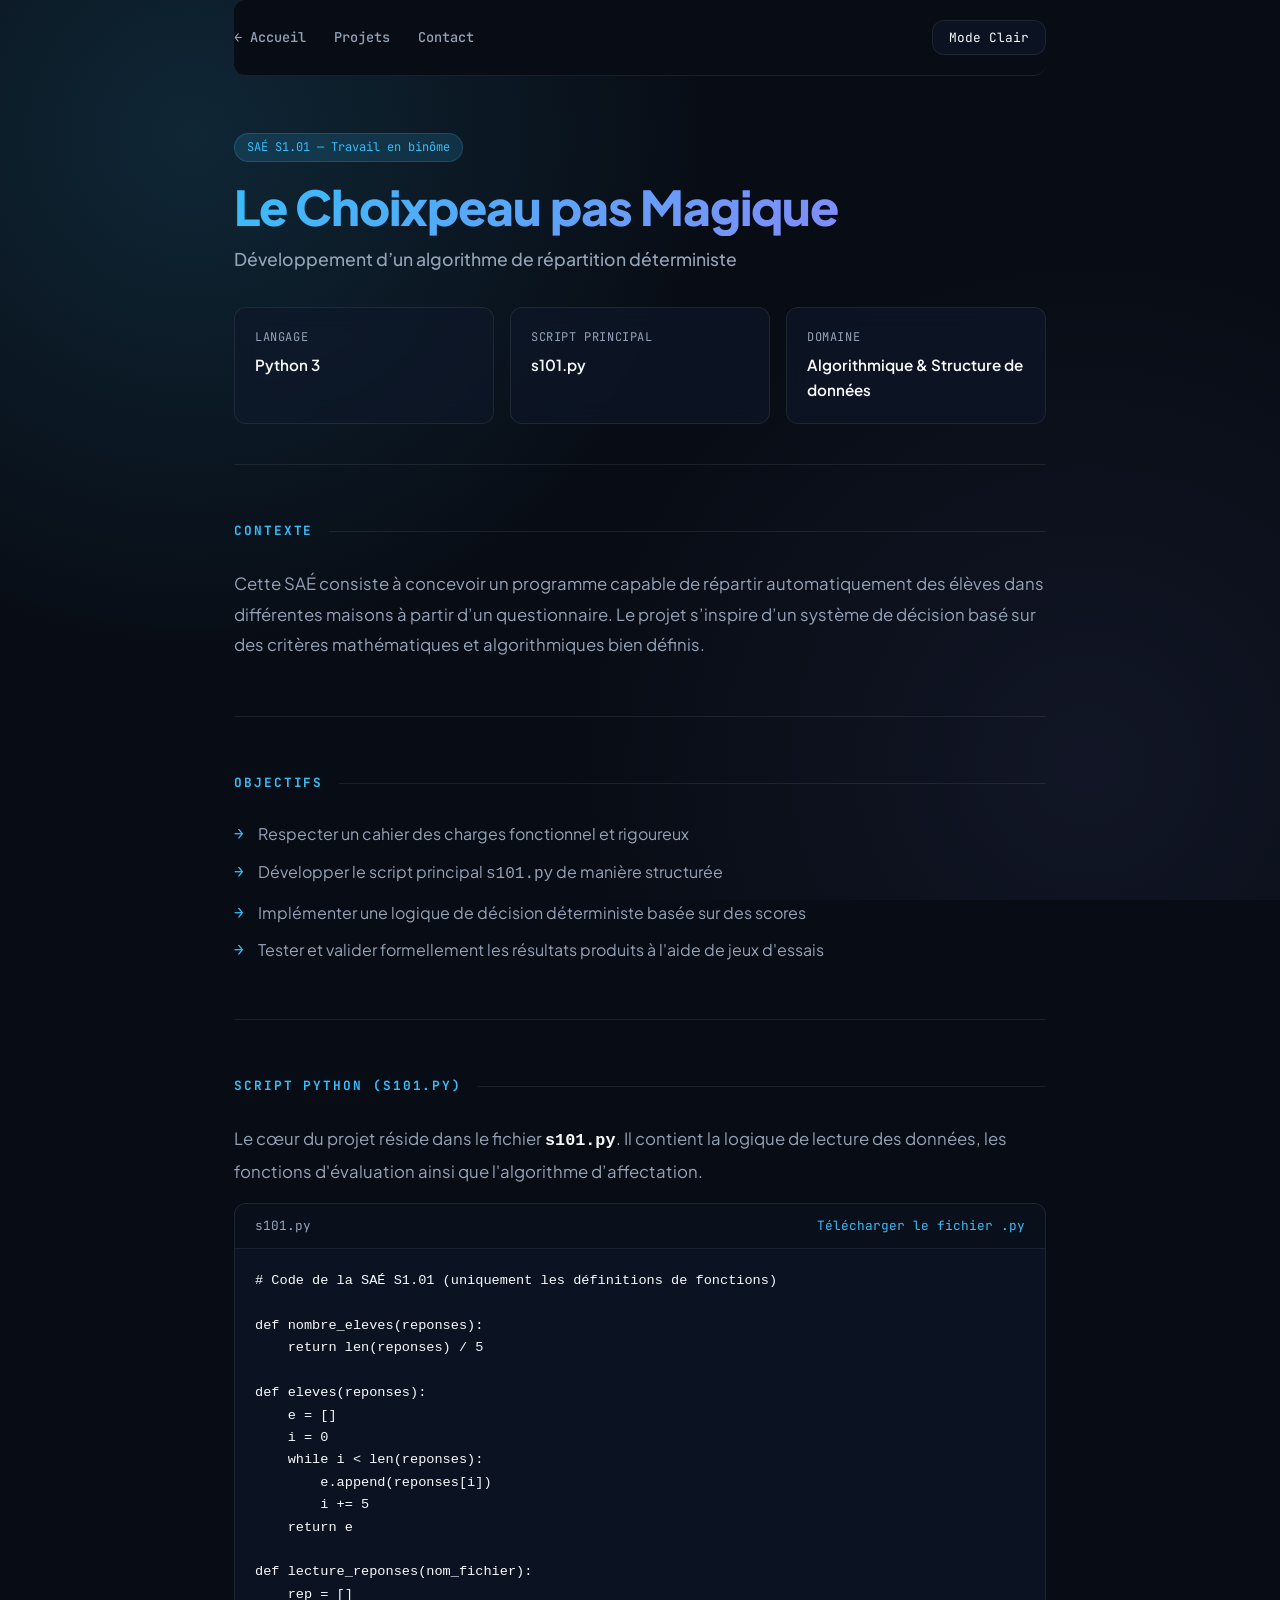
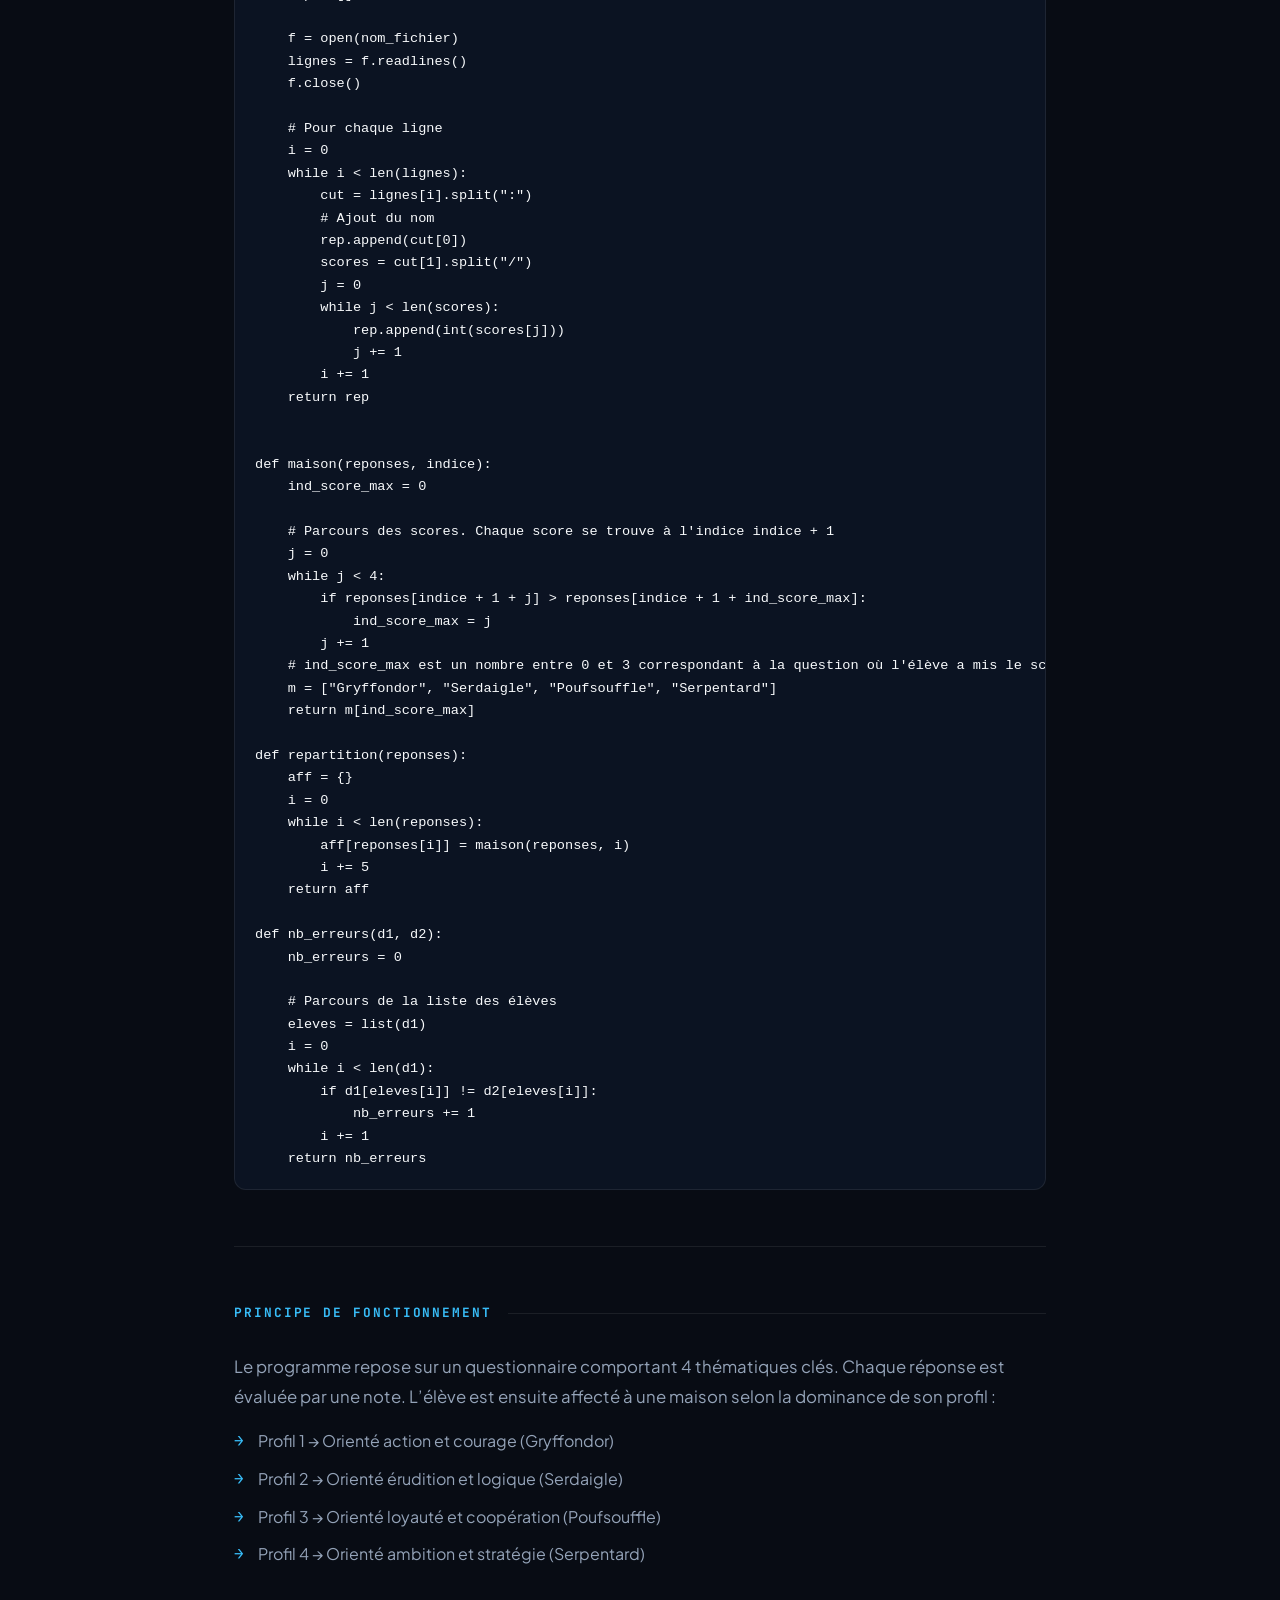
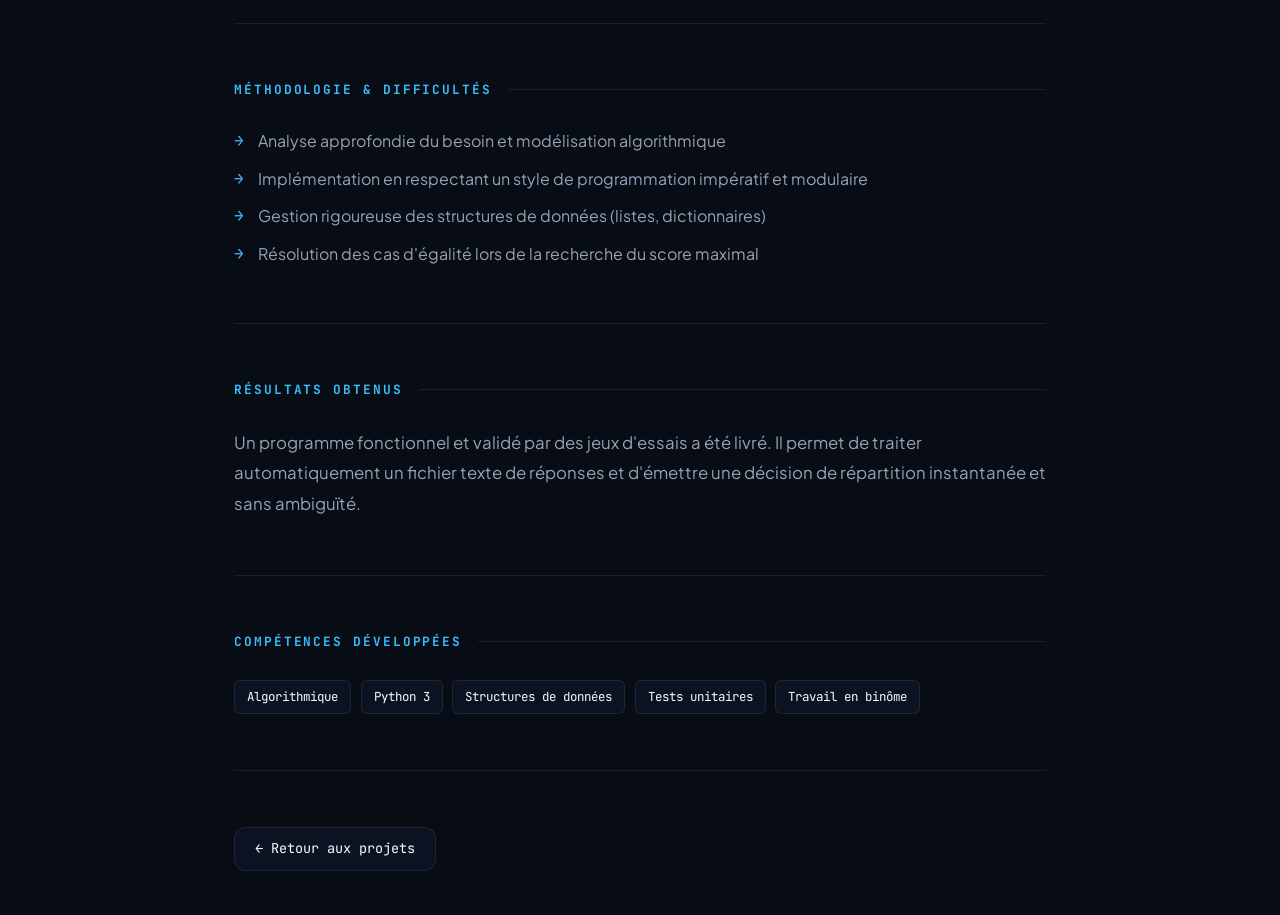
==== commit 8b3b254b: "modifier container" ====
--- a/s101.html
+++ b/s101.html
@@ -91,6 +91,7 @@
   -webkit-backdrop-filter: blur(12px);
   z-index: 100;
   border-bottom: 1px solid var(--border);
+  border-radius: 12px;
 }
 
 .nav-links {
@@ -427,7 +428,7 @@
             <div class="code-container">
                 <div class="code-header">
                     <span>s101.py</span>
-                    <a href="s101.py" download class="download-link">Télécharger le fichier .py</a>
+                    <a href="fichiers/s101.py" download class="download-link">Télécharger le fichier .py</a>
                 </div>
                 <pre><code># Code de la SAÉ S1.01 (uniquement les définitions de fonctions)
 
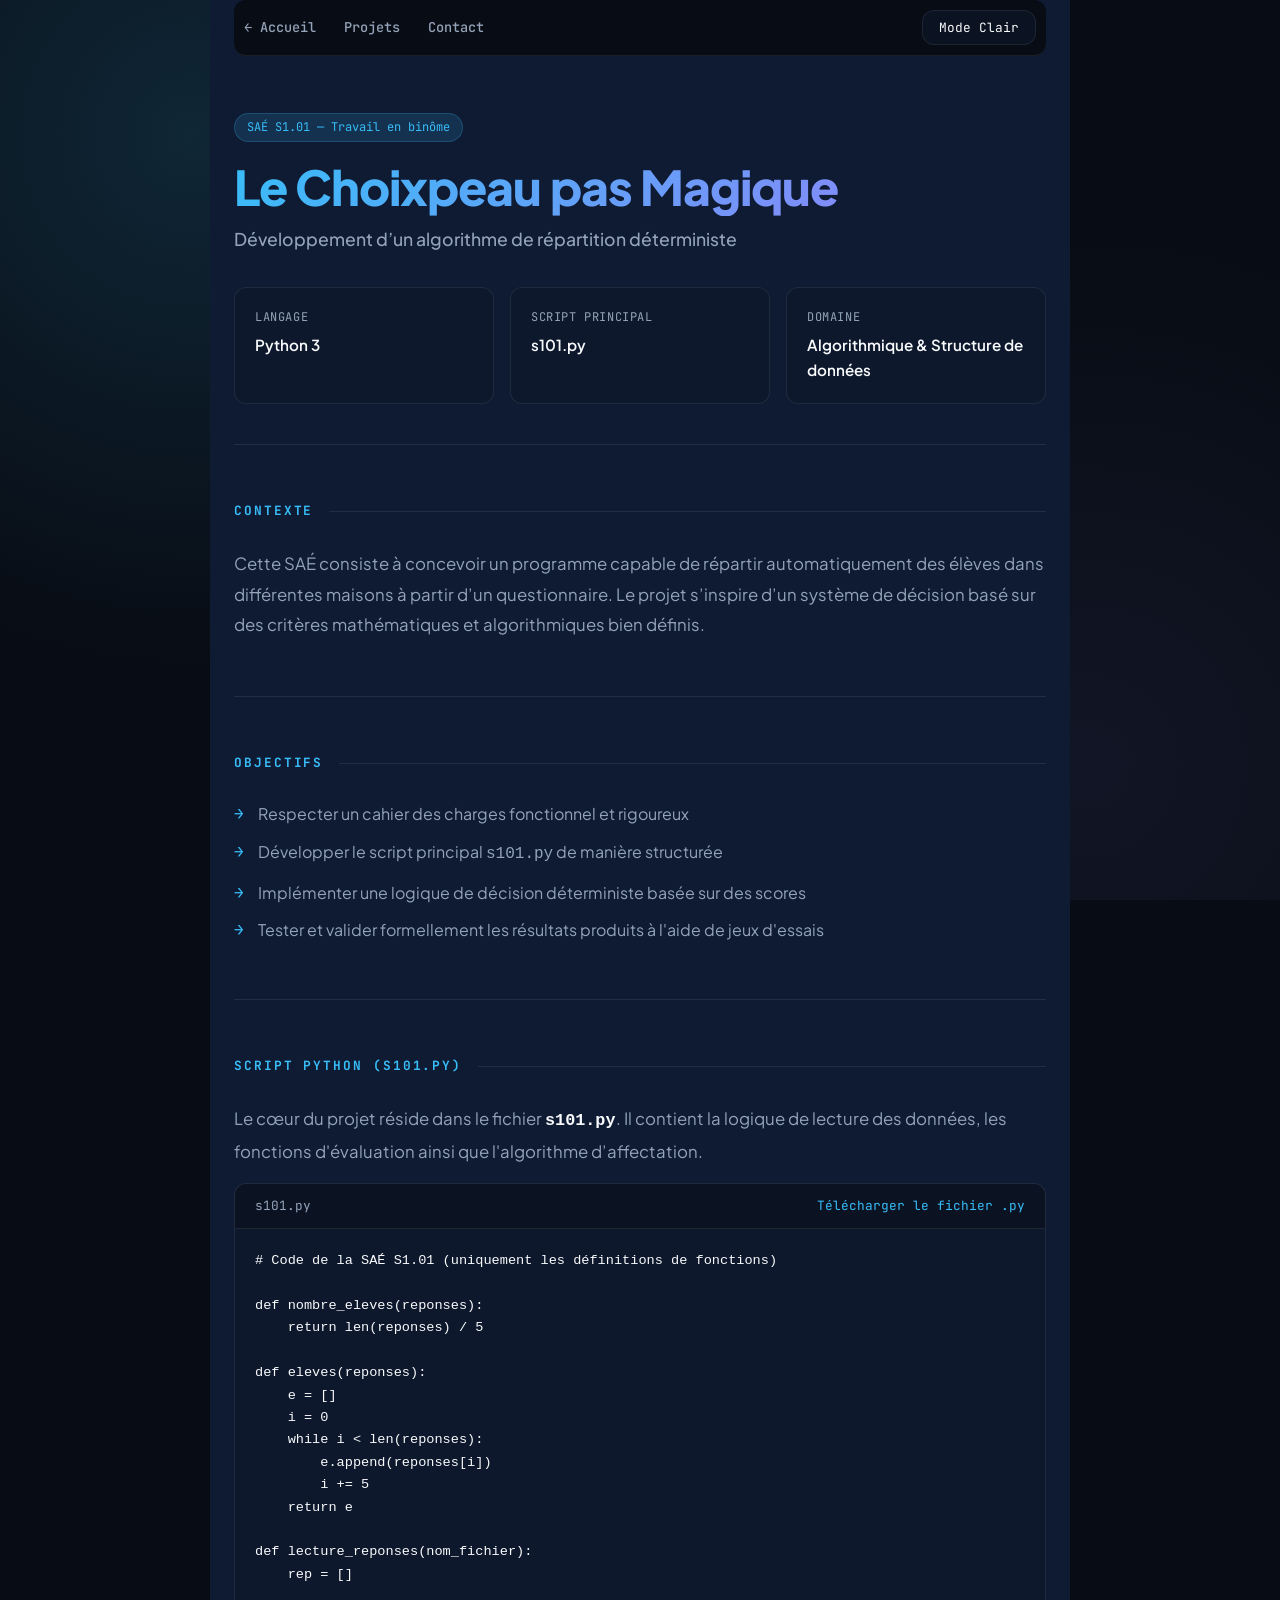
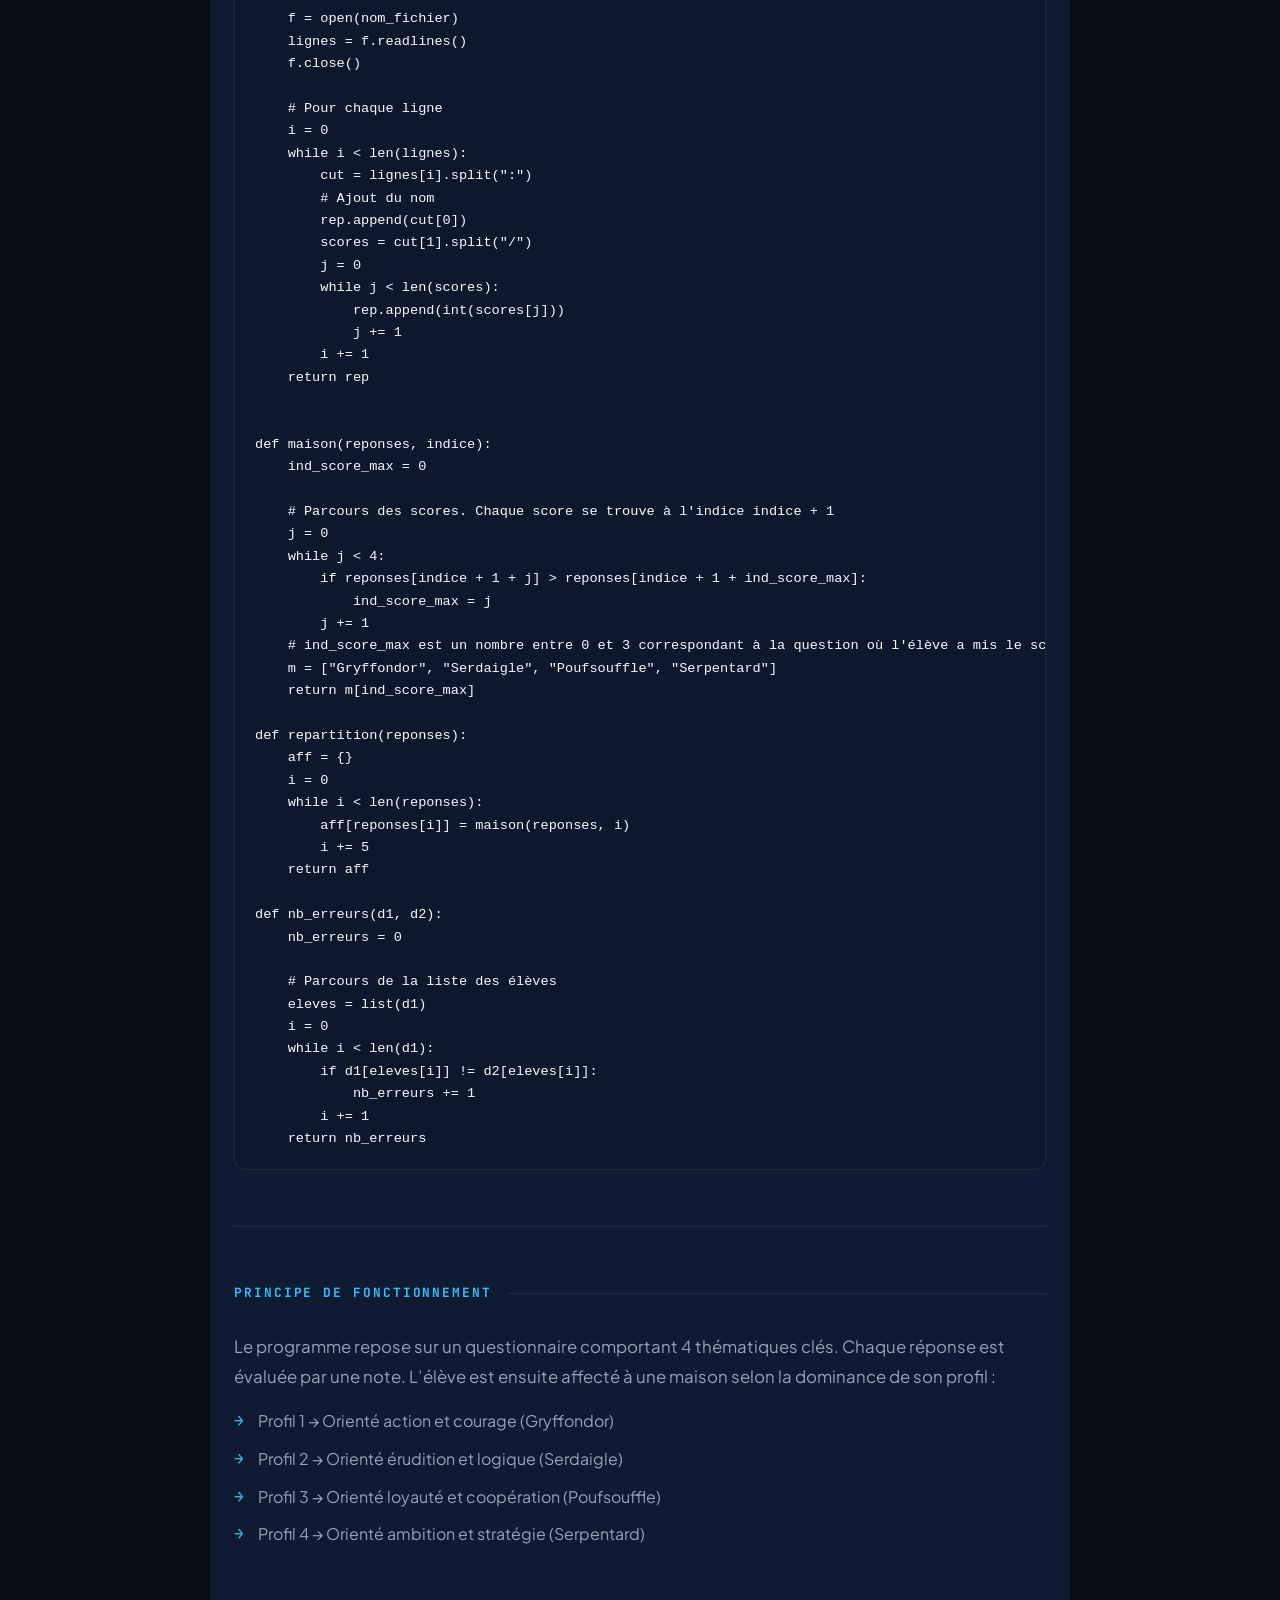
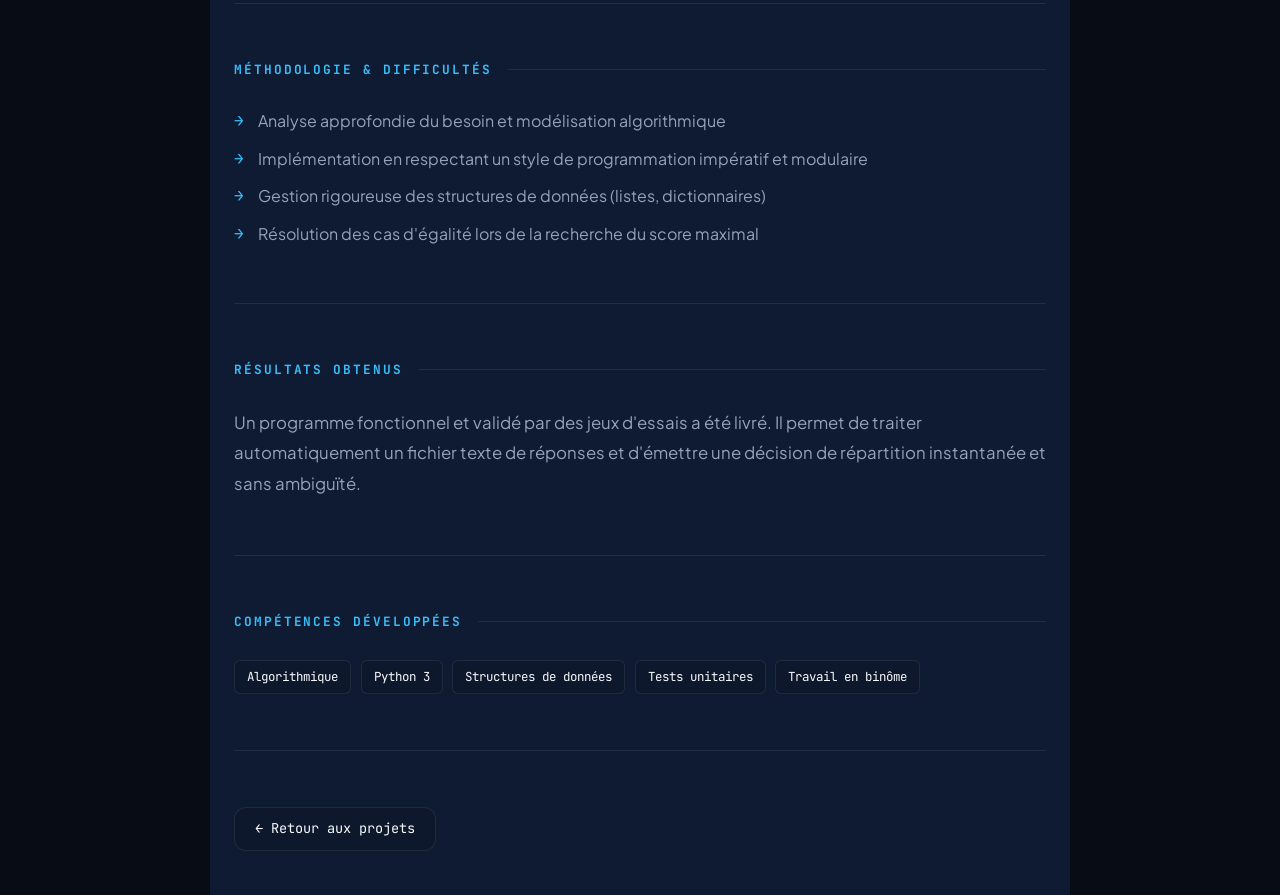
==== commit 4cb11213: "modifier container" ====
--- a/s101.html
+++ b/s101.html
@@ -74,6 +74,7 @@
   max-width: 860px;
   margin: 0 auto;
   padding: 0 1.5rem;
+  background: #0f1b33;
 }
 
 /* =====================
@@ -83,7 +84,7 @@
   display: flex;
   justify-content: space-between;
   align-items: center;
-  padding: 1.25rem 0;
+  padding: 10px;
   position: sticky;
   top: 0;
   background: var(--bg);
